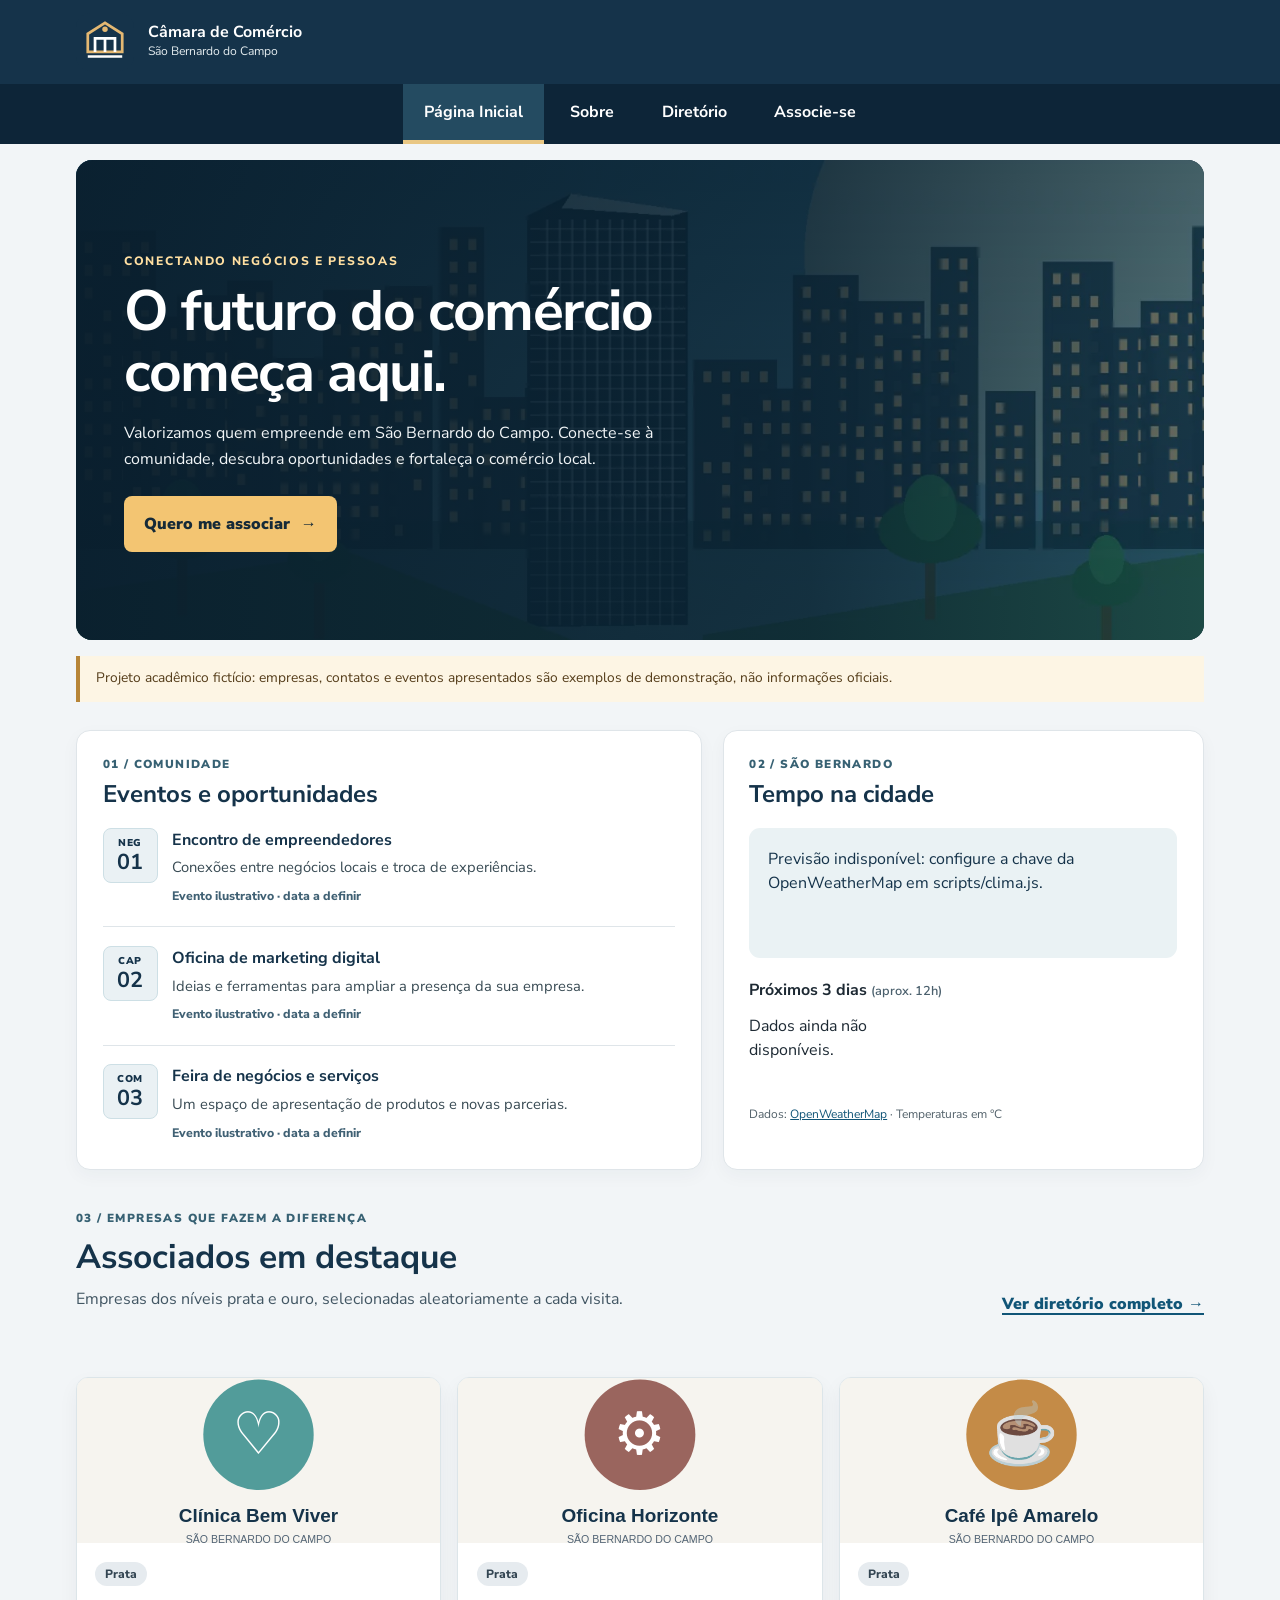
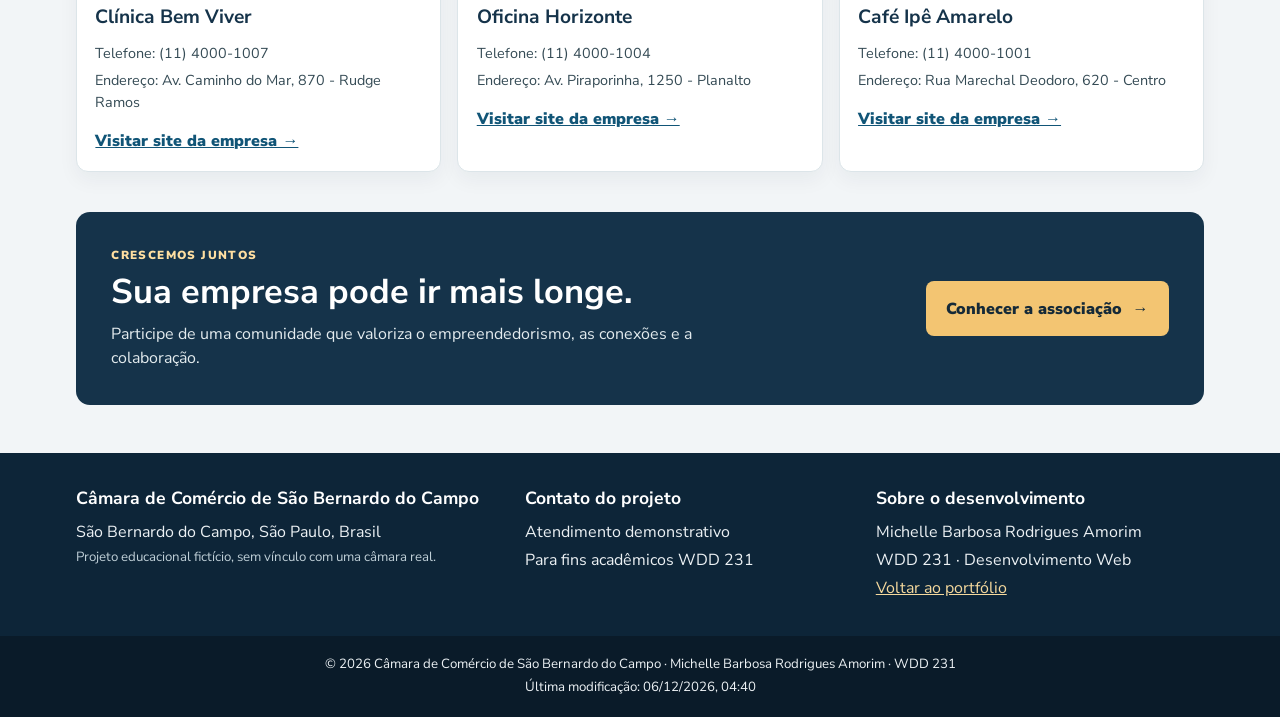
==== camara/index.html @ d7e9170f "fix camara project" ====
<!DOCTYPE html>
<html lang="pt-BR">
<head>
  <meta charset="UTF-8">
  <meta name="viewport" content="width=device-width, initial-scale=1.0">
  <meta name="description" content="Bem-vindo à Câmara de Comércio de São Bernardo do Campo. Descubra eventos, previsão do tempo, empresas em destaque e oportunidades de associação.">
  <meta name="author" content="Michelle Barbosa Rodrigues Amorim">
  <meta name="theme-color" content="#15334a">
  <title>Página Inicial | Câmara de Comércio de São Bernardo do Campo</title>
  <meta property="og:title" content="Câmara de Comércio de São Bernardo do Campo | Página Inicial">
  <meta property="og:description" content="Conheça nossa comunidade empresarial, acompanhe eventos locais e descubra associados em destaque. Projeto acadêmico WDD 231.">
  <meta property="og:image" content="https://michellebrod.github.io/wdd231/camara/imagens/compartilhamento.webp">
  <meta property="og:url" content="https://michellebrod.github.io/wdd231/camara/">
  <meta property="og:type" content="website">
  <meta property="og:locale" content="pt_BR">
  <link rel="icon" href="imagens/favicon.ico" type="image/x-icon">
  <link rel="preconnect" href="https://fonts.googleapis.com">
  <link rel="preconnect" href="https://fonts.gstatic.com" crossorigin>
  <link href="https://fonts.googleapis.com/css2?family=Nunito+Sans:wght@400;600;700;800&display=swap" rel="stylesheet">
  <link rel="stylesheet" href="estilos/normalize.css">
  <link rel="stylesheet" href="estilos/telas-pequenas.css">
  <link rel="stylesheet" href="estilos/telas-grandes.css">
  <script src="scripts/navegacao.js" defer></script>
  <script src="scripts/datas.js" defer></script>
  <script src="scripts/clima.js" defer></script>
  <script src="scripts/destaques.js" defer></script>
</head>
<body>
  <a class="pular" href="#conteudo">Ir para o conteúdo</a>
  <header class="cabecalho">
    <div class="topo">
      <a href="index.html" class="marca" aria-label="Câmara de Comércio de São Bernardo do Campo - página inicial">
        <img src="imagens/logo.svg" alt="" width="58" height="58">
        <div><strong>Câmara de Comércio</strong><span>São Bernardo do Campo</span></div>
      </a>
      <button id="botao-menu" class="botao-menu" type="button" aria-label="Abrir menu de navegação" aria-controls="menu-principal" aria-expanded="false">☰</button>
    </div>
  </header>
  <nav class="navegacao" aria-label="Navegação principal">
    <ul class="menu-principal" id="menu-principal">
      <li><a href="index.html" aria-current="page">Página Inicial</a></li>
      <li><a href="sobre.html">Sobre</a></li>
      <li><a href="diretorio.html">Diretório</a></li>
      <li><a href="associar.html">Associe-se</a></li>
    </ul>
  </nav>

  <main id="conteudo" class="home">
    <section class="hero" aria-labelledby="titulo-home">
      <img class="hero-imagem" src="imagens/sao-bernardo-hero.webp" width="1440" height="650" alt="Ilustração da paisagem urbana de São Bernardo do Campo, com edifícios, árvores e uma torre central" fetchpriority="high">
      <div class="hero-conteudo">
        <span class="hero-chamada">Conectando negócios e pessoas</span>
        <h1 id="titulo-home">O futuro do comércio começa aqui.</h1>
        <p>Valorizamos quem empreende em São Bernardo do Campo. Conecte-se à comunidade, descubra oportunidades e fortaleça o comércio local.</p>
        <a class="botao-cta" href="associar.html">Quero me associar <span aria-hidden="true">→</span></a>
      </div>
    </section>

    <p class="aviso">Projeto acadêmico fictício: empresas, contatos e eventos apresentados são exemplos de demonstração, não informações oficiais.</p>

    <div class="home-grid">
      <section class="home-painel eventos" aria-labelledby="titulo-eventos">
        <div class="secao-topo"><span class="indicador-secao">01 / Comunidade</span><h2 id="titulo-eventos">Eventos e oportunidades</h2></div>
        <div class="evento-lista">
          <article class="evento-item">
            <div class="evento-selo" aria-hidden="true"><span>NEG</span><strong>01</strong></div>
            <div><h3>Encontro de empreendedores</h3><p>Conexões entre negócios locais e troca de experiências.</p><span class="evento-categoria">Evento ilustrativo · data a definir</span></div>
          </article>
          <article class="evento-item">
            <div class="evento-selo" aria-hidden="true"><span>CAP</span><strong>02</strong></div>
            <div><h3>Oficina de marketing digital</h3><p>Ideias e ferramentas para ampliar a presença da sua empresa.</p><span class="evento-categoria">Evento ilustrativo · data a definir</span></div>
          </article>
          <article class="evento-item">
            <div class="evento-selo" aria-hidden="true"><span>COM</span><strong>03</strong></div>
            <div><h3>Feira de negócios e serviços</h3><p>Um espaço de apresentação de produtos e novas parcerias.</p><span class="evento-categoria">Evento ilustrativo · data a definir</span></div>
          </article>
        </div>
      </section>

      <section class="home-painel clima" aria-labelledby="titulo-clima">
        <div class="secao-topo"><span class="indicador-secao">02 / São Bernardo</span><h2 id="titulo-clima">Tempo na cidade</h2></div>
        <div id="clima-atual" class="clima-atual" role="status" aria-live="polite"><p>Configure a chave da OpenWeatherMap para ver a temperatura atual.</p></div>
        <h3 class="clima-subtitulo">Próximos 3 dias <span>(aprox. 12h)</span></h3>
        <div id="previsao-tres-dias" class="previsao" aria-live="polite"><p>Aguardando dados da API.</p></div>
        <p class="fonte-clima">Dados: <a href="https://openweathermap.org/" target="_blank" rel="noopener noreferrer">OpenWeatherMap</a> · Temperaturas em °C</p>
      </section>
    </div>

    <section class="destaques-secao" aria-labelledby="titulo-destaques">
      <div class="destaques-cabecalho"><div><span class="indicador-secao">03 / Empresas que fazem a diferença</span><h2 id="titulo-destaques">Associados em destaque</h2><p>Empresas dos níveis prata e ouro, selecionadas aleatoriamente a cada visita.</p></div><a class="link-diretorio" href="diretorio.html">Ver diretório completo <span aria-hidden="true">→</span></a></div>
      <p id="status-destaques" class="status" role="status" aria-live="polite">Carregando associados em destaque...</p>
      <div id="destaques" class="destaques-grid"></div>
    </section>

    <section class="convite-final" aria-labelledby="titulo-convite">
      <div><span class="indicador-secao">Crescemos juntos</span><h2 id="titulo-convite">Sua empresa pode ir mais longe.</h2><p>Participe de uma comunidade que valoriza o empreendedorismo, as conexões e a colaboração.</p></div>
      <a class="botao-cta" href="associar.html">Conhecer a associação <span aria-hidden="true">→</span></a>
    </section>
  </main>

  <footer class="rodape">
    <div class="rodape-grid">
      <div><h2>Câmara de Comércio de São Bernardo do Campo</h2><p>São Bernardo do Campo, São Paulo, Brasil</p><p class="nota">Projeto educacional fictício, sem vínculo com uma câmara real.</p></div>
      <div><h2>Contato do projeto</h2><p>Atendimento demonstrativo</p><p>Para fins acadêmicos WDD 231</p></div>
      <div><h2>Sobre o desenvolvimento</h2><p>Michelle Barbosa Rodrigues Amorim</p><p>WDD 231 · Desenvolvimento Web</p><p><a href="../index.html">Voltar ao portfólio</a></p></div>
    </div>
    <div class="copyright"><p>© <span id="anoAtual"></span> Câmara de Comércio de São Bernardo do Campo · Michelle Barbosa Rodrigues Amorim · WDD 231</p><p id="ultimaModificacao"></p></div>
  </footer>
</body>
</html>
---- camara/estilos/telas-pequenas.css ----
:root{--azul:#15334a;--azul-escuro:#0d2538;--verde:#1f674e;--dourado:#b78538;--claro:#f2f5f7;--branco:#fff;--texto:#1d2933;--cinza:#dfe5e9;--foco:#b78538}
body{font-family:"Nunito Sans",Arial,sans-serif;color:var(--texto);background:var(--claro);min-width:320px}a:focus-visible,button:focus-visible{outline:3px solid var(--foco);outline-offset:3px}.pular{position:absolute;left:-9999px;top:1rem;background:white;color:var(--texto);padding:.6rem;z-index:99}.pular:focus{left:1rem}.cabecalho{background:var(--azul);color:#fff}.topo{max-width:1160px;margin:auto;display:flex;align-items:center;justify-content:space-between;padding:.8rem 1rem;gap:1rem}.marca{display:flex;align-items:center;gap:.85rem;text-decoration:none;min-width:0;color:var(--branco)}.marca img{width:58px;height:58px}.marca strong{display:block;font-size:1rem;line-height:1.2}.marca span{display:block;font-size:.76rem;color:#e3ebee}.botao-menu{border:1px solid #9fb8c6;color:white;background:transparent;border-radius:7px;padding:.4rem .75rem;font-size:1.55rem;line-height:1}.navegacao{background:var(--azul-escuro);color:var(--branco)}.menu-principal{list-style:none;display:none;flex-direction:column;max-width:1160px;margin:auto}.menu-principal.abrir{display:flex}.menu-principal a{display:block;text-decoration:none;color:#fff;padding:.85rem 1rem;font-weight:700;border-left:4px solid transparent}.menu-principal a:hover,.menu-principal a:focus-visible{background:#2a5064}.menu-principal a[aria-current="page"]{border-left-color:#e9c784;background:#244b61}main{max-width:1160px;margin:0 auto;padding:2rem 1rem 3rem}.intro{background:var(--azul);color:#fff;padding:1.7rem;border-radius:14px;margin-bottom:1.5rem;position:relative;overflow:hidden}.intro::after{content:"";position:absolute;right:-35px;top:-55px;width:170px;height:170px;border:18px solid #e4b872;opacity:.15;border-radius:50%;pointer-events:none}.eyebrow{font-size:.85rem;text-transform:uppercase;letter-spacing:.12em;color:#f0d39a;font-weight:800}.intro h1{font-size:clamp(1.9rem,5vw,2.9rem);line-height:1.2;max-width:650px;margin:.4rem 0 .7rem}.intro p:last-child{max-width:650px;margin:0;color:#e3ebee}.aviso{font-size:.86rem;background:#fdf5e4;color:#543c19;border-left:4px solid var(--dourado);padding:.8rem 1rem;margin:1rem 0 1.5rem}.barra{display:flex;flex-wrap:wrap;justify-content:space-between;align-items:center;gap:1rem;margin:1.8rem 0 1.2rem}.barra h2{margin:0;font-size:1.4rem}.alternancia{display:flex;gap:.45rem}.alternancia button{background:#fff;color:var(--azul);border:2px solid #afc0ca;border-radius:7px;padding:.5rem .9rem;font-weight:800}.alternancia button[aria-pressed="true"]{background:var(--azul);color:#fff;border-color:var(--azul)}.membros{display:grid;grid-template-columns:1fr;gap:1rem}.cartao{background:#fff;border:1px solid var(--cinza);border-radius:12px;overflow:hidden;box-shadow:0 5px 19px #182b3812;min-width:0}.cartao img{width:100%;height:172px;object-fit:cover;background:#eee}.cartao-conteudo{padding:1.1rem}.cartao h3{font-size:1.16rem;margin:0 0 .35rem;color:var(--azul)}.segmento{font-size:.84rem;font-weight:800;color:#466475;margin-bottom:.7rem}.nivel{display:inline-block;padding:.2rem .6rem;border-radius:99px;background:#e8edf0;color:#243c4a;font-size:.75rem;font-weight:800;margin-bottom:.8rem}.nivel-3{background:#fbefce;color:#62400d}.nivel-2{background:#e6ebef;color:#334552}.cartao p{margin-bottom:.55rem}.cartao .descricao{font-size:.9rem;color:#4e5c66}.cartao a{color:#115577;font-weight:800;overflow-wrap:anywhere}.membros.lista{display:flex;flex-direction:column;gap:0;background:white;border:1px solid var(--cinza);border-radius:12px;overflow:hidden}.membros.lista .cartao{box-shadow:none;border:0;border-radius:0}.membros.lista .cartao:nth-child(even){background:#f0f4f6}.membros.lista .cartao+.cartao{border-top:1px solid #d1dce2}.membros.lista .cartao img{display:none}.membros.lista .cartao-conteudo{display:grid;gap:.35rem;padding:.85rem 1rem}.membros.lista .cartao-conteudo>*{margin:0}.membros.lista .descricao{display:none}.status{min-height:1.5rem;color:#3c5361}.rodape{background:var(--azul-escuro);color:#fff}.rodape-grid{max-width:1160px;margin:auto;padding:2rem 1rem;display:grid;gap:1.4rem}.rodape h2{font-size:1.1rem;margin:0 0 .5rem}.rodape p{margin:.25rem 0;color:#ecf1f4}.rodape a{color:#f5d99d}.rodape .nota{font-size:.83rem;color:#bfcfd7}.copyright{background:#0a1b29;padding:1rem;text-align:center;font-size:.83rem;color:#e3ebee}.copyright p{margin:.2rem 0}@media (prefers-reduced-motion:reduce){*,*::before,*::after{scroll-behavior:auto!important;animation:none!important;transition:none!important}}


/* ===== S03: página inicial (mobile first) ===== */
.home{padding-top:1rem}
.hero{position:relative;isolation:isolate;border-radius:16px;overflow:hidden;min-height:460px;background:var(--azul-escuro);display:flex;align-items:flex-end}
.hero-imagem{position:absolute;inset:0;width:100%;height:100%;object-fit:cover;z-index:-2}
.hero::before{content:"";position:absolute;inset:0;background:linear-gradient(90deg,rgba(9,30,45,.96),rgba(9,30,45,.74) 65%,rgba(9,30,45,.28));z-index:-1}
.hero-conteudo{color:var(--branco);max-width:670px;padding:2rem 1.4rem 2.3rem}
.hero-chamada{font-size:.76rem;text-transform:uppercase;letter-spacing:.14em;font-weight:800;color:#ffdfa1}
.hero h1{font-size:clamp(2.05rem,7.5vw,3.55rem);line-height:1.07;letter-spacing:-.025em;margin:.65rem 0 1rem}
.hero p{max-width:530px;line-height:1.65;color:#f1f5f7;margin-bottom:1.5rem}
.botao-cta{display:inline-flex;align-items:center;justify-content:center;gap:.65rem;background:#f3c572;color:#152a38;text-decoration:none;font-weight:900;padding:.85rem 1.15rem;border-radius:8px;min-height:48px;border:2px solid transparent}
.botao-cta:hover{background:#ffe1aa;color:#152a38}
.home-grid{display:grid;gap:1.3rem;margin:1.75rem 0 2.5rem}
.home-painel{background:var(--branco);border:1px solid var(--cinza);border-radius:14px;padding:1.35rem;box-shadow:0 6px 18px #17394b0a;min-width:0}
.indicador-secao{display:block;color:#376173;text-transform:uppercase;letter-spacing:.12em;font-size:.73rem;font-weight:900}
.secao-topo h2{font-size:1.5rem;color:var(--azul);margin:.35rem 0 1.2rem;line-height:1.2}
.evento-lista{display:grid;gap:1.2rem}
.evento-item{display:grid;grid-template-columns:55px minmax(0,1fr);gap:.9rem;align-items:start}
.evento-item + .evento-item{border-top:1px solid var(--cinza);padding-top:1.15rem}
.evento-selo{background:#eaf1f4;border:1px solid #cddfe5;border-radius:8px;color:var(--azul);text-align:center;padding:.45rem .1rem}
.evento-selo span{display:block;font-size:.62rem;font-weight:900;letter-spacing:.08em}
.evento-selo strong{display:block;font-size:1.35rem;line-height:1.1}
.evento-item h3{font-size:1rem;color:var(--azul);margin:0 0 .3rem}
.evento-item p{font-size:.92rem;line-height:1.5;margin:0 0 .3rem;color:#394b54}
.evento-categoria{font-size:.77rem;font-weight:800;color:#406174}
.clima-atual{min-height:130px;border-radius:11px;padding:1.2rem;background:#eaf2f4;color:var(--azul)}
.tempo-flex{display:flex;gap:1rem;align-items:center;flex-wrap:wrap}
.tempo-flex img{width:72px;height:72px;object-fit:contain}
.tempo-flex strong{font-size:2.7rem;line-height:1;display:block}
.tempo-flex p{margin:.4rem 0 0;text-transform:capitalize;font-weight:700}
.clima-subtitulo{font-size:1rem;margin:1.25rem 0 .75rem}
.clima-subtitulo span{font-size:.8rem;color:#4b606d;font-weight:600}
.previsao{display:grid;grid-template-columns:repeat(3,minmax(0,1fr));gap:.5rem;min-height:75px}
.dia-previsao{padding:.75rem .4rem;text-align:center;background:#f2f5f7;border-radius:9px;color:var(--azul)}
.dia-previsao span{display:block;font-size:.78rem;font-weight:800}
.dia-previsao strong{font-size:1.22rem;display:block;margin:.3rem 0}
.dia-previsao small{font-size:.73rem;display:block}
.fonte-clima{font-size:.75rem;margin:1rem 0 0;color:#52616a}
.fonte-clima a{color:#115577}
.destaques-secao{margin:2.5rem 0}
.destaques-cabecalho{display:flex;flex-direction:column;align-items:flex-start;gap:1rem;margin-bottom:1.3rem}
.destaques-cabecalho h2{font-size:clamp(1.65rem,5vw,2.1rem);color:var(--azul);margin:.25rem 0}
.destaques-cabecalho p{margin:.3rem 0;color:#425663}
.link-diretorio{color:#115577;font-weight:900;text-decoration-thickness:2px;text-underline-offset:4px}
.destaques-grid{display:grid;gap:1rem}
.destaque-cartao{background:var(--branco);border:1px solid #dce5e9;border-radius:12px;overflow:hidden;box-shadow:0 8px 20px #0f283a0d;min-width:0}
.destaque-cartao img{display:block;width:100%;height:165px;object-fit:cover;background:#e9f0f3}
.destaque-corpo{padding:1.15rem}
.destaque-corpo h3{font-size:1.2rem;color:var(--azul);margin:.25rem 0 .7rem}
.destaque-corpo p{line-height:1.5;color:#354b55;margin:.35rem 0;font-size:.9rem;overflow-wrap:anywhere}
.destaque-corpo a{display:inline-block;color:#115577;font-weight:900;margin-top:.6rem;overflow-wrap:anywhere}
.convite-final{display:flex;flex-direction:column;align-items:flex-start;gap:1.3rem;background:var(--azul);color:var(--branco);border-radius:14px;padding:1.8rem;margin-top:2.5rem}
.convite-final .indicador-secao{color:#ffdfa1}
.convite-final h2{font-size:clamp(1.55rem,5vw,2.15rem);line-height:1.2;margin:.4rem 0 .6rem}
.convite-final p{color:#e3ebee;line-height:1.5;margin:0}
---- camara/estilos/telas-grandes.css ----
/* S02 - layouts existentes */
@media (min-width: 38rem) {
    .membros { grid-template-columns: repeat(2, minmax(0, 1fr)); }
    .rodape-grid { grid-template-columns: 1.3fr 1fr 1fr; }
    .membros.lista .cartao-conteudo { grid-template-columns: repeat(2, minmax(0, 1fr)); align-items: center; }
    .membros.lista .cartao .nivel { justify-self: start; }
    .membros.lista .cartao .segmento { display: none; }
    /* S03: cards começam com duas colunas no tablet */
    .destaques-grid { grid-template-columns: repeat(2, minmax(0, 1fr)); }
}
@media (min-width: 48rem) {
    .botao-menu { display: none; }
    .menu-principal { display: flex; flex-direction: row; justify-content: center; gap: .35rem; }
    .menu-principal a { padding: 1rem 1.3rem; border-left: 0; border-bottom: 4px solid transparent; }
    .menu-principal a[aria-current="page"] { border-bottom-color: #e9c784; border-left: 0; }
    .intro { padding: 2.6rem; }
    .membros { grid-template-columns: repeat(3, minmax(0, 1fr)); }
    .barra h2 { font-size: 1.6rem; }
    /* S03: alterações responsivas da home */
    .hero { min-height: 480px; align-items: center; }
    .hero-conteudo { padding: 3rem; }
    .home-grid { grid-template-columns: minmax(0, 1.3fr) minmax(0, 1fr); }
    .home-painel { padding: 1.6rem; }
    .destaques-cabecalho { flex-direction: row; justify-content: space-between; align-items: end; }
    .destaques-grid { grid-template-columns: repeat(3, minmax(0, 1fr)); }
    .convite-final { flex-direction: row; align-items: center; justify-content: space-between; padding: 2.2rem; }
    .convite-final > div { max-width: 650px; }
    .convite-final .botao-cta { flex-shrink: 0; }
}
@media (min-width: 70rem) {
    .membros { gap: 1.25rem; }
    .cartao img { height: 184px; }
    .membros.lista .cartao-conteudo { grid-template-columns: minmax(160px, 1.2fr) minmax(100px, .8fr) minmax(160px, 1.4fr) minmax(110px, 1fr); }
}
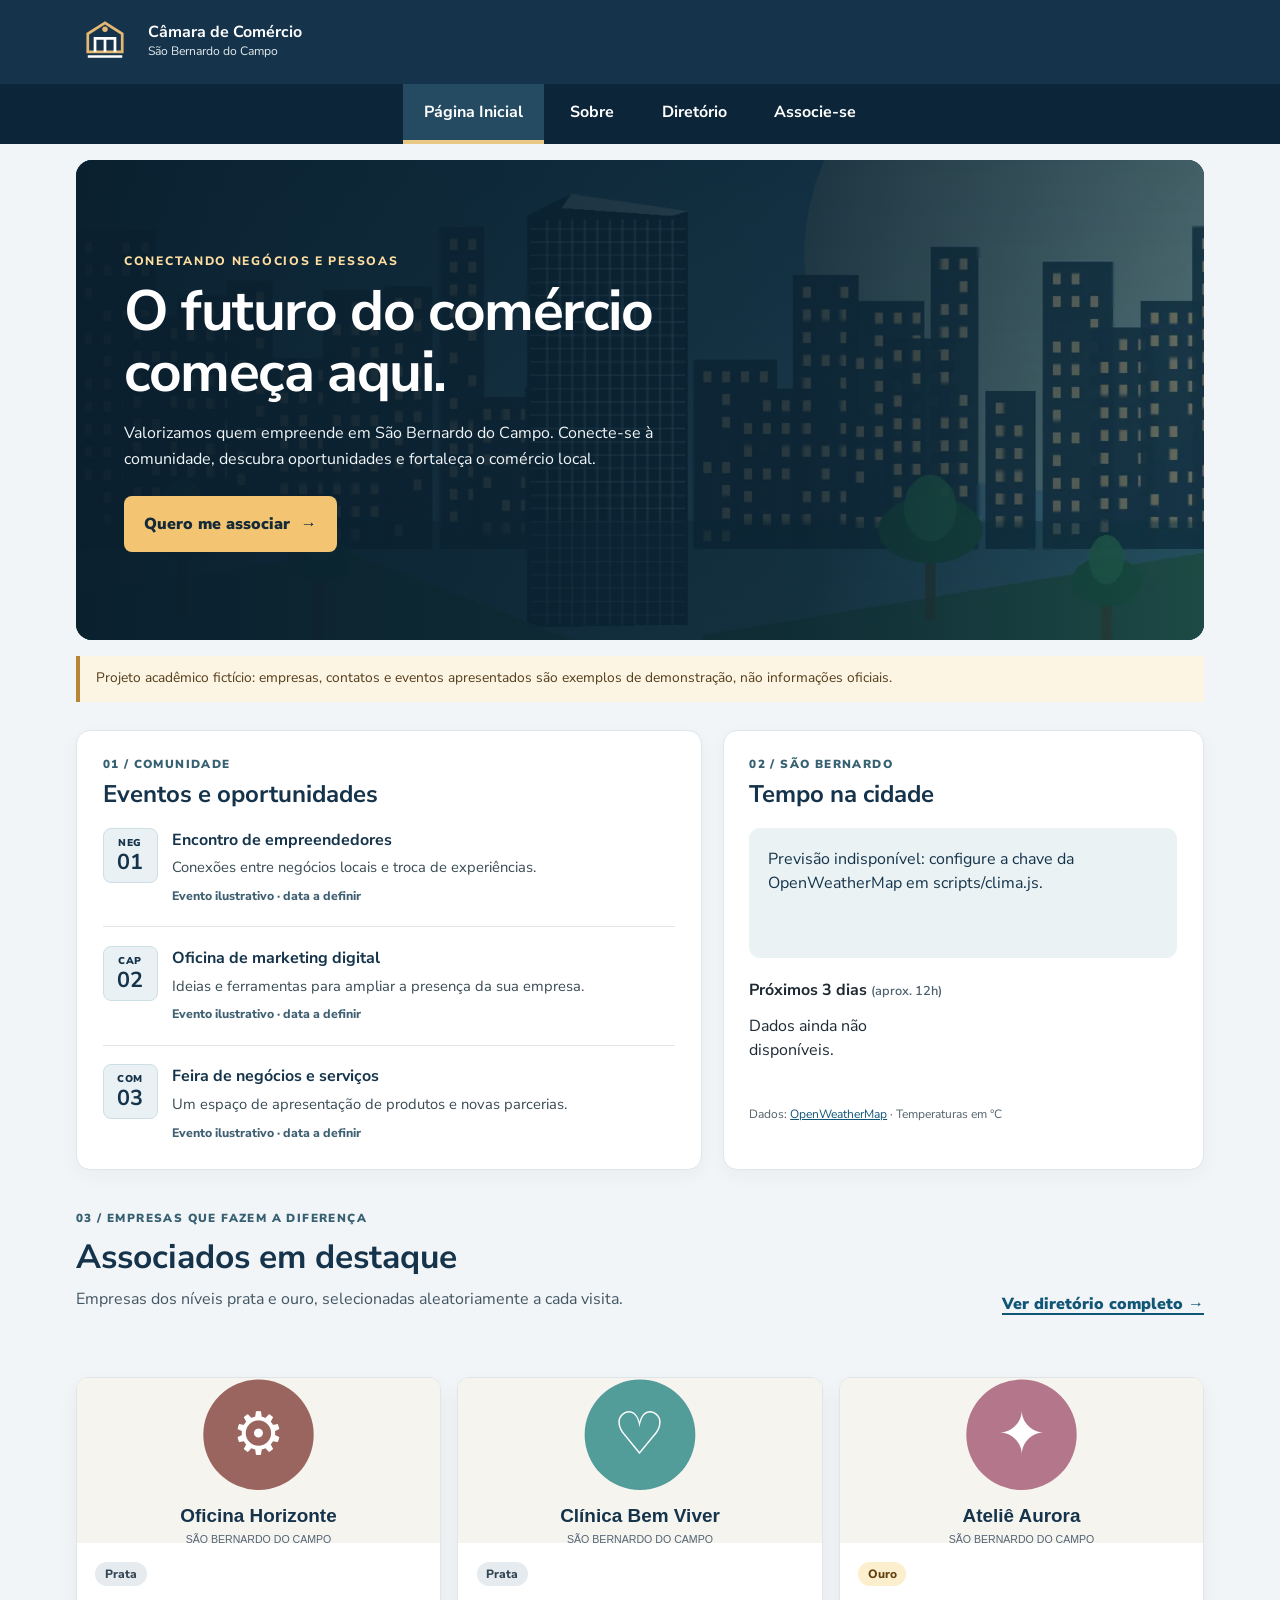
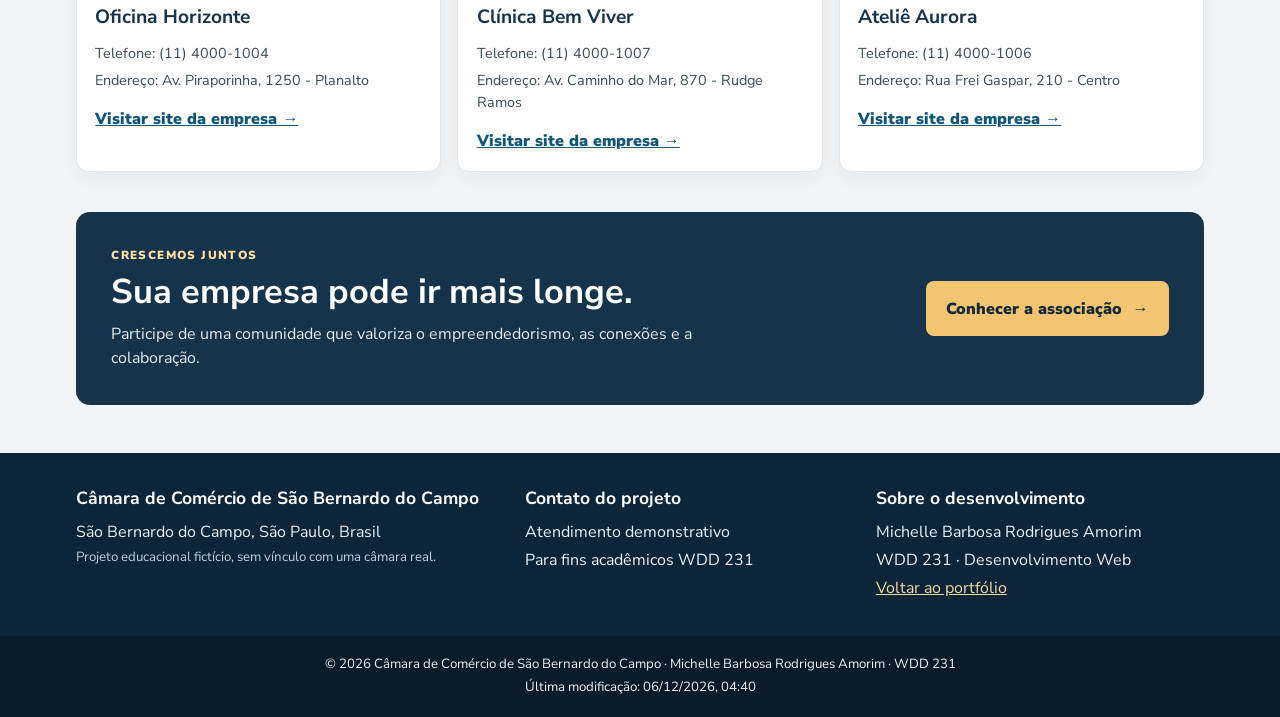
==== commit 3c098b85: "Correção contraste WCAG AA" ====
--- a/camara/index.html
+++ b/camara/index.html
@@ -3,7 +3,7 @@
 <head>
   <meta charset="UTF-8">
   <meta name="viewport" content="width=device-width, initial-scale=1.0">
-  <meta name="description" content="Bem-vindo à Câmara de Comércio de São Bernardo do Campo. Descubra eventos, previsão do tempo, empresas em destaque e oportunidades de associação.">
+  <meta name="description" content="Bem-vindo à Câmara de Comércio de São Bernardo do Campo.">
   <meta name="author" content="Michelle Barbosa Rodrigues Amorim">
   <meta name="theme-color" content="#15334a">
   <title>Página Inicial | Câmara de Comércio de São Bernardo do Campo</title>
--- a/camara/estilos/telas-pequenas.css
+++ b/camara/estilos/telas-pequenas.css
@@ -1,58 +1,761 @@
-:root{--azul:#15334a;--azul-escuro:#0d2538;--verde:#1f674e;--dourado:#b78538;--claro:#f2f5f7;--branco:#fff;--texto:#1d2933;--cinza:#dfe5e9;--foco:#b78538}
-body{font-family:"Nunito Sans",Arial,sans-serif;color:var(--texto);background:var(--claro);min-width:320px}a:focus-visible,button:focus-visible{outline:3px solid var(--foco);outline-offset:3px}.pular{position:absolute;left:-9999px;top:1rem;background:white;color:var(--texto);padding:.6rem;z-index:99}.pular:focus{left:1rem}.cabecalho{background:var(--azul);color:#fff}.topo{max-width:1160px;margin:auto;display:flex;align-items:center;justify-content:space-between;padding:.8rem 1rem;gap:1rem}.marca{display:flex;align-items:center;gap:.85rem;text-decoration:none;min-width:0;color:var(--branco)}.marca img{width:58px;height:58px}.marca strong{display:block;font-size:1rem;line-height:1.2}.marca span{display:block;font-size:.76rem;color:#e3ebee}.botao-menu{border:1px solid #9fb8c6;color:white;background:transparent;border-radius:7px;padding:.4rem .75rem;font-size:1.55rem;line-height:1}.navegacao{background:var(--azul-escuro);color:var(--branco)}.menu-principal{list-style:none;display:none;flex-direction:column;max-width:1160px;margin:auto}.menu-principal.abrir{display:flex}.menu-principal a{display:block;text-decoration:none;color:#fff;padding:.85rem 1rem;font-weight:700;border-left:4px solid transparent}.menu-principal a:hover,.menu-principal a:focus-visible{background:#2a5064}.menu-principal a[aria-current="page"]{border-left-color:#e9c784;background:#244b61}main{max-width:1160px;margin:0 auto;padding:2rem 1rem 3rem}.intro{background:var(--azul);color:#fff;padding:1.7rem;border-radius:14px;margin-bottom:1.5rem;position:relative;overflow:hidden}.intro::after{content:"";position:absolute;right:-35px;top:-55px;width:170px;height:170px;border:18px solid #e4b872;opacity:.15;border-radius:50%;pointer-events:none}.eyebrow{font-size:.85rem;text-transform:uppercase;letter-spacing:.12em;color:#f0d39a;font-weight:800}.intro h1{font-size:clamp(1.9rem,5vw,2.9rem);line-height:1.2;max-width:650px;margin:.4rem 0 .7rem}.intro p:last-child{max-width:650px;margin:0;color:#e3ebee}.aviso{font-size:.86rem;background:#fdf5e4;color:#543c19;border-left:4px solid var(--dourado);padding:.8rem 1rem;margin:1rem 0 1.5rem}.barra{display:flex;flex-wrap:wrap;justify-content:space-between;align-items:center;gap:1rem;margin:1.8rem 0 1.2rem}.barra h2{margin:0;font-size:1.4rem}.alternancia{display:flex;gap:.45rem}.alternancia button{background:#fff;color:var(--azul);border:2px solid #afc0ca;border-radius:7px;padding:.5rem .9rem;font-weight:800}.alternancia button[aria-pressed="true"]{background:var(--azul);color:#fff;border-color:var(--azul)}.membros{display:grid;grid-template-columns:1fr;gap:1rem}.cartao{background:#fff;border:1px solid var(--cinza);border-radius:12px;overflow:hidden;box-shadow:0 5px 19px #182b3812;min-width:0}.cartao img{width:100%;height:172px;object-fit:cover;background:#eee}.cartao-conteudo{padding:1.1rem}.cartao h3{font-size:1.16rem;margin:0 0 .35rem;color:var(--azul)}.segmento{font-size:.84rem;font-weight:800;color:#466475;margin-bottom:.7rem}.nivel{display:inline-block;padding:.2rem .6rem;border-radius:99px;background:#e8edf0;color:#243c4a;font-size:.75rem;font-weight:800;margin-bottom:.8rem}.nivel-3{background:#fbefce;color:#62400d}.nivel-2{background:#e6ebef;color:#334552}.cartao p{margin-bottom:.55rem}.cartao .descricao{font-size:.9rem;color:#4e5c66}.cartao a{color:#115577;font-weight:800;overflow-wrap:anywhere}.membros.lista{display:flex;flex-direction:column;gap:0;background:white;border:1px solid var(--cinza);border-radius:12px;overflow:hidden}.membros.lista .cartao{box-shadow:none;border:0;border-radius:0}.membros.lista .cartao:nth-child(even){background:#f0f4f6}.membros.lista .cartao+.cartao{border-top:1px solid #d1dce2}.membros.lista .cartao img{display:none}.membros.lista .cartao-conteudo{display:grid;gap:.35rem;padding:.85rem 1rem}.membros.lista .cartao-conteudo>*{margin:0}.membros.lista .descricao{display:none}.status{min-height:1.5rem;color:#3c5361}.rodape{background:var(--azul-escuro);color:#fff}.rodape-grid{max-width:1160px;margin:auto;padding:2rem 1rem;display:grid;gap:1.4rem}.rodape h2{font-size:1.1rem;margin:0 0 .5rem}.rodape p{margin:.25rem 0;color:#ecf1f4}.rodape a{color:#f5d99d}.rodape .nota{font-size:.83rem;color:#bfcfd7}.copyright{background:#0a1b29;padding:1rem;text-align:center;font-size:.83rem;color:#e3ebee}.copyright p{margin:.2rem 0}@media (prefers-reduced-motion:reduce){*,*::before,*::after{scroll-behavior:auto!important;animation:none!important;transition:none!important}}
-
-
-/* ===== S03: página inicial (mobile first) ===== */
-.home{padding-top:1rem}
-.hero{position:relative;isolation:isolate;border-radius:16px;overflow:hidden;min-height:460px;background:var(--azul-escuro);display:flex;align-items:flex-end}
-.hero-imagem{position:absolute;inset:0;width:100%;height:100%;object-fit:cover;z-index:-2}
-.hero::before{content:"";position:absolute;inset:0;background:linear-gradient(90deg,rgba(9,30,45,.96),rgba(9,30,45,.74) 65%,rgba(9,30,45,.28));z-index:-1}
-.hero-conteudo{color:var(--branco);max-width:670px;padding:2rem 1.4rem 2.3rem}
-.hero-chamada{font-size:.76rem;text-transform:uppercase;letter-spacing:.14em;font-weight:800;color:#ffdfa1}
-.hero h1{font-size:clamp(2.05rem,7.5vw,3.55rem);line-height:1.07;letter-spacing:-.025em;margin:.65rem 0 1rem}
-.hero p{max-width:530px;line-height:1.65;color:#f1f5f7;margin-bottom:1.5rem}
-.botao-cta{display:inline-flex;align-items:center;justify-content:center;gap:.65rem;background:#f3c572;color:#152a38;text-decoration:none;font-weight:900;padding:.85rem 1.15rem;border-radius:8px;min-height:48px;border:2px solid transparent}
-.botao-cta:hover{background:#ffe1aa;color:#152a38}
-.home-grid{display:grid;gap:1.3rem;margin:1.75rem 0 2.5rem}
-.home-painel{background:var(--branco);border:1px solid var(--cinza);border-radius:14px;padding:1.35rem;box-shadow:0 6px 18px #17394b0a;min-width:0}
-.indicador-secao{display:block;color:#376173;text-transform:uppercase;letter-spacing:.12em;font-size:.73rem;font-weight:900}
-.secao-topo h2{font-size:1.5rem;color:var(--azul);margin:.35rem 0 1.2rem;line-height:1.2}
-.evento-lista{display:grid;gap:1.2rem}
-.evento-item{display:grid;grid-template-columns:55px minmax(0,1fr);gap:.9rem;align-items:start}
-.evento-item + .evento-item{border-top:1px solid var(--cinza);padding-top:1.15rem}
-.evento-selo{background:#eaf1f4;border:1px solid #cddfe5;border-radius:8px;color:var(--azul);text-align:center;padding:.45rem .1rem}
-.evento-selo span{display:block;font-size:.62rem;font-weight:900;letter-spacing:.08em}
-.evento-selo strong{display:block;font-size:1.35rem;line-height:1.1}
-.evento-item h3{font-size:1rem;color:var(--azul);margin:0 0 .3rem}
-.evento-item p{font-size:.92rem;line-height:1.5;margin:0 0 .3rem;color:#394b54}
-.evento-categoria{font-size:.77rem;font-weight:800;color:#406174}
-.clima-atual{min-height:130px;border-radius:11px;padding:1.2rem;background:#eaf2f4;color:var(--azul)}
-.tempo-flex{display:flex;gap:1rem;align-items:center;flex-wrap:wrap}
-.tempo-flex img{width:72px;height:72px;object-fit:contain}
-.tempo-flex strong{font-size:2.7rem;line-height:1;display:block}
-.tempo-flex p{margin:.4rem 0 0;text-transform:capitalize;font-weight:700}
-.clima-subtitulo{font-size:1rem;margin:1.25rem 0 .75rem}
-.clima-subtitulo span{font-size:.8rem;color:#4b606d;font-weight:600}
-.previsao{display:grid;grid-template-columns:repeat(3,minmax(0,1fr));gap:.5rem;min-height:75px}
-.dia-previsao{padding:.75rem .4rem;text-align:center;background:#f2f5f7;border-radius:9px;color:var(--azul)}
-.dia-previsao span{display:block;font-size:.78rem;font-weight:800}
-.dia-previsao strong{font-size:1.22rem;display:block;margin:.3rem 0}
-.dia-previsao small{font-size:.73rem;display:block}
-.fonte-clima{font-size:.75rem;margin:1rem 0 0;color:#52616a}
-.fonte-clima a{color:#115577}
-.destaques-secao{margin:2.5rem 0}
-.destaques-cabecalho{display:flex;flex-direction:column;align-items:flex-start;gap:1rem;margin-bottom:1.3rem}
-.destaques-cabecalho h2{font-size:clamp(1.65rem,5vw,2.1rem);color:var(--azul);margin:.25rem 0}
-.destaques-cabecalho p{margin:.3rem 0;color:#425663}
-.link-diretorio{color:#115577;font-weight:900;text-decoration-thickness:2px;text-underline-offset:4px}
-.destaques-grid{display:grid;gap:1rem}
-.destaque-cartao{background:var(--branco);border:1px solid #dce5e9;border-radius:12px;overflow:hidden;box-shadow:0 8px 20px #0f283a0d;min-width:0}
-.destaque-cartao img{display:block;width:100%;height:165px;object-fit:cover;background:#e9f0f3}
-.destaque-corpo{padding:1.15rem}
-.destaque-corpo h3{font-size:1.2rem;color:var(--azul);margin:.25rem 0 .7rem}
-.destaque-corpo p{line-height:1.5;color:#354b55;margin:.35rem 0;font-size:.9rem;overflow-wrap:anywhere}
-.destaque-corpo a{display:inline-block;color:#115577;font-weight:900;margin-top:.6rem;overflow-wrap:anywhere}
-.convite-final{display:flex;flex-direction:column;align-items:flex-start;gap:1.3rem;background:var(--azul);color:var(--branco);border-radius:14px;padding:1.8rem;margin-top:2.5rem}
-.convite-final .indicador-secao{color:#ffdfa1}
-.convite-final h2{font-size:clamp(1.55rem,5vw,2.15rem);line-height:1.2;margin:.4rem 0 .6rem}
-.convite-final p{color:#e3ebee;line-height:1.5;margin:0}
+:root {
+    --azul: #15334a;
+    --azul-escuro: #0d2538;
+    --verde: #1f674e;
+    --dourado: #b78538;
+    --claro: #f2f5f7;
+    --branco: #ffffff;
+    --texto: #1d2933;
+    --cinza: #dfe5e9;
+    --foco: #b78538;
+}
+
+body {
+    font-family: "Nunito Sans", Arial, sans-serif;
+    color: var(--texto);
+    background-color: var(--claro);
+    min-width: 320px;
+}
+
+a:focus-visible,
+button:focus-visible {
+    outline: 3px solid var(--foco);
+    outline-offset: 3px;
+}
+
+.pular {
+    position: absolute;
+    left: -9999px;
+    top: 1rem;
+    background-color: var(--branco);
+    color: var(--texto);
+    padding: .6rem;
+    z-index: 99;
+}
+
+.pular:focus {
+    left: 1rem;
+}
+
+.cabecalho {
+    background-color: var(--azul);
+    color: var(--branco);
+}
+
+.topo {
+    max-width: 1160px;
+    margin: auto;
+    display: flex;
+    align-items: center;
+    justify-content: space-between;
+    padding: .8rem 1rem;
+    gap: 1rem;
+}
+
+.marca {
+    display: flex;
+    align-items: center;
+    gap: .85rem;
+    text-decoration: none;
+    color: var(--branco);
+    min-width: 0;
+}
+
+.marca img {
+    width: 58px;
+    height: 58px;
+}
+
+.marca strong {
+    display: block;
+    font-size: 1rem;
+    line-height: 1.2;
+}
+
+.marca span {
+    display: block;
+    font-size: .76rem;
+    color: #e3ebee;
+}
+
+.botao-menu {
+    border: 1px solid #9fb8c6;
+    color: var(--branco);
+    background-color: transparent;
+    border-radius: 7px;
+    padding: .4rem .75rem;
+    font-size: 1.55rem;
+    line-height: 1;
+    min-width: 44px;
+    min-height: 44px;
+}
+
+nav.navegacao {
+    background-color: var(--azul-escuro);
+    color: var(--branco);
+}
+
+.menu-principal {
+    list-style: none;
+    display: none;
+    flex-direction: column;
+    max-width: 1160px;
+    margin: auto;
+}
+
+.menu-principal.abrir {
+    display: flex;
+}
+
+.menu-principal a {
+    display: block;
+    text-decoration: none;
+    color: var(--branco);
+    padding: .85rem 1rem;
+    font-weight: 700;
+    border-left: 4px solid transparent;
+}
+
+.menu-principal a:hover,
+.menu-principal a:focus-visible {
+    background-color: #2a5064;
+    color: var(--branco);
+}
+
+.menu-principal a[aria-current="page"] {
+    border-left-color: #e9c784;
+    background-color: #244b61;
+    color: var(--branco);
+}
+
+main {
+    max-width: 1160px;
+    margin: 0 auto;
+    padding: 2rem 1rem 3rem;
+}
+
+.intro {
+    background-color: var(--azul);
+    color: var(--branco);
+    padding: 1.7rem;
+    border-radius: 14px;
+    margin-bottom: 1.5rem;
+    position: relative;
+    overflow: hidden;
+}
+
+.intro::after {
+    content: "";
+    position: absolute;
+    right: -35px;
+    top: -55px;
+    width: 170px;
+    height: 170px;
+    border: 18px solid #e4b872;
+    opacity: .15;
+    border-radius: 50%;
+    pointer-events: none;
+}
+
+.eyebrow {
+    font-size: .85rem;
+    text-transform: uppercase;
+    letter-spacing: .12em;
+    color: #f0d39a;
+    font-weight: 800;
+}
+
+.intro h1 {
+    font-size: clamp(1.9rem, 5vw, 2.9rem);
+    line-height: 1.2;
+    max-width: 650px;
+    margin: .4rem 0 .7rem;
+}
+
+.intro p:last-child {
+    max-width: 650px;
+    margin: 0;
+    color: #e3ebee;
+}
+
+.aviso {
+    font-size: .86rem;
+    background-color: #fdf5e4;
+    color: #543c19;
+    border-left: 4px solid var(--dourado);
+    padding: .8rem 1rem;
+    margin: 1rem 0 1.5rem;
+}
+
+.barra {
+    display: flex;
+    flex-wrap: wrap;
+    justify-content: space-between;
+    align-items: center;
+    gap: 1rem;
+    margin: 1.8rem 0 1.2rem;
+}
+
+.barra h2 {
+    margin: 0;
+    font-size: 1.4rem;
+}
+
+.alternancia {
+    display: flex;
+    gap: .45rem;
+}
+
+.alternancia button {
+    background-color: var(--branco);
+    color: var(--azul);
+    border: 2px solid #afc0ca;
+    border-radius: 7px;
+    padding: .5rem .9rem;
+    font-weight: 800;
+}
+
+.alternancia button[aria-pressed="true"] {
+    background-color: var(--azul);
+    color: var(--branco);
+    border-color: var(--azul);
+}
+
+.membros,
+.destaques-grid {
+    display: grid;
+    grid-template-columns: 1fr;
+    gap: 1rem;
+}
+
+.cartao,
+.destaque-cartao {
+    background-color: var(--branco);
+    border: 1px solid var(--cinza);
+    border-radius: 12px;
+    overflow: hidden;
+    min-width: 0;
+}
+
+.cartao {
+    box-shadow: 0 5px 19px #182b3812;
+}
+
+.cartao img {
+    width: 100%;
+    height: 172px;
+    object-fit: cover;
+    background-color: #eeeeee;
+}
+
+.cartao-conteudo {
+    padding: 1.1rem;
+}
+
+.cartao h3 {
+    font-size: 1.16rem;
+    margin: 0 0 .35rem;
+    color: var(--azul);
+}
+
+.segmento {
+    font-size: .84rem;
+    font-weight: 800;
+    color: #466475;
+    margin-bottom: .7rem;
+}
+
+.nivel {
+    display: inline-block;
+    padding: .2rem .6rem;
+    border-radius: 99px;
+    background-color: #e8edf0;
+    color: #243c4a;
+    font-size: .75rem;
+    font-weight: 800;
+    margin-bottom: .8rem;
+}
+
+.nivel-3 {
+    background-color: #fbefce;
+    color: #62400d;
+}
+
+.nivel-2 {
+    background-color: #e6ebef;
+    color: #334552;
+}
+
+.cartao p {
+    margin-bottom: .55rem;
+}
+
+.cartao .descricao {
+    font-size: .9rem;
+    color: #4e5c66;
+}
+
+.cartao a {
+    color: #115577;
+    font-weight: 800;
+    overflow-wrap: anywhere;
+}
+
+.membros.lista {
+    display: flex;
+    flex-direction: column;
+    gap: 0;
+    background-color: var(--branco);
+    border: 1px solid var(--cinza);
+    border-radius: 12px;
+    overflow: hidden;
+}
+
+.membros.lista .cartao {
+    box-shadow: none;
+    border: 0;
+    border-radius: 0;
+}
+
+.membros.lista .cartao:nth-child(even) {
+    background-color: #f0f4f6;
+}
+
+.membros.lista .cartao + .cartao {
+    border-top: 1px solid #d1dce2;
+}
+
+.membros.lista .cartao img {
+    display: none;
+}
+
+.membros.lista .cartao-conteudo {
+    display: grid;
+    gap: .35rem;
+    padding: .85rem 1rem;
+}
+
+.membros.lista .cartao-conteudo > * {
+    margin: 0;
+}
+
+.membros.lista .descricao {
+    display: none;
+}
+
+.status {
+    min-height: 1.5rem;
+    color: #3c5361;
+}
+
+.home {
+    padding-top: 1rem;
+}
+
+.hero {
+    position: relative;
+    isolation: isolate;
+    border-radius: 16px;
+    overflow: hidden;
+    min-height: 460px;
+    background-color: var(--azul-escuro);
+    color: var(--branco);
+    display: flex;
+    align-items: flex-end;
+}
+
+.hero-imagem {
+    position: absolute;
+    inset: 0;
+    width: 100%;
+    height: 100%;
+    object-fit: cover;
+    z-index: -2;
+}
+
+.hero::before {
+    content: "";
+    position: absolute;
+    inset: 0;
+    background: linear-gradient(
+        90deg,
+        rgba(9, 30, 45, .96),
+        rgba(9, 30, 45, .74) 65%,
+        rgba(9, 30, 45, .28)
+    );
+    z-index: -1;
+}
+
+.hero-conteudo {
+    color: var(--branco);
+    max-width: 670px;
+    padding: 2rem 1.4rem 2.3rem;
+}
+
+.hero-chamada {
+    font-size: .76rem;
+    text-transform: uppercase;
+    letter-spacing: .14em;
+    font-weight: 800;
+    color: #ffdfa1;
+}
+
+.hero h1 {
+    font-size: clamp(2.05rem, 7.5vw, 3.55rem);
+    line-height: 1.07;
+    letter-spacing: -.025em;
+    margin: .65rem 0 1rem;
+    color: var(--branco);
+}
+
+.hero p {
+    max-width: 530px;
+    line-height: 1.65;
+    color: #f1f5f7;
+    margin-bottom: 1.5rem;
+}
+
+.botao-cta {
+    display: inline-flex;
+    align-items: center;
+    justify-content: center;
+    gap: .65rem;
+    background-color: #f3c572;
+    color: #152a38;
+    text-decoration: none;
+    font-weight: 900;
+    padding: .85rem 1.15rem;
+    border-radius: 8px;
+    min-height: 48px;
+    border: 2px solid transparent;
+}
+
+.botao-cta:hover {
+    background-color: #ffe1aa;
+    color: #152a38;
+}
+
+.home-grid {
+    display: grid;
+    gap: 1.3rem;
+    margin: 1.75rem 0 2.5rem;
+}
+
+.home-painel {
+    background-color: var(--branco);
+    border: 1px solid var(--cinza);
+    border-radius: 14px;
+    padding: 1.35rem;
+    box-shadow: 0 6px 18px #17394b0a;
+    min-width: 0;
+}
+
+.indicador-secao {
+    display: block;
+    color: #376173;
+    text-transform: uppercase;
+    letter-spacing: .12em;
+    font-size: .73rem;
+    font-weight: 900;
+}
+
+.secao-topo h2 {
+    font-size: 1.5rem;
+    color: var(--azul);
+    margin: .35rem 0 1.2rem;
+    line-height: 1.2;
+}
+
+.evento-lista {
+    display: grid;
+    gap: 1.2rem;
+}
+
+.evento-item {
+    display: grid;
+    grid-template-columns: 55px minmax(0, 1fr);
+    gap: .9rem;
+    align-items: start;
+}
+
+.evento-item + .evento-item {
+    border-top: 1px solid var(--cinza);
+    padding-top: 1.15rem;
+}
+
+.evento-selo {
+    background-color: #eaf1f4;
+    border: 1px solid #cddfe5;
+    border-radius: 8px;
+    color: var(--azul);
+    text-align: center;
+    padding: .45rem .1rem;
+}
+
+.evento-selo span {
+    display: block;
+    font-size: .62rem;
+    font-weight: 900;
+    letter-spacing: .08em;
+}
+
+.evento-selo strong {
+    display: block;
+    font-size: 1.35rem;
+    line-height: 1.1;
+}
+
+.evento-item h3 {
+    font-size: 1rem;
+    color: var(--azul);
+    margin: 0 0 .3rem;
+}
+
+.evento-item p {
+    font-size: .92rem;
+    line-height: 1.5;
+    margin: 0 0 .3rem;
+    color: #394b54;
+}
+
+.evento-categoria {
+    font-size: .77rem;
+    font-weight: 800;
+    color: #406174;
+}
+
+.clima-atual {
+    min-height: 130px;
+    border-radius: 11px;
+    padding: 1.2rem;
+    background-color: #eaf2f4;
+    color: var(--azul);
+}
+
+.tempo-flex {
+    display: flex;
+    gap: 1rem;
+    align-items: center;
+    flex-wrap: wrap;
+}
+
+.tempo-flex img {
+    width: 72px;
+    height: 72px;
+    object-fit: contain;
+}
+
+.tempo-flex strong {
+    font-size: 2.7rem;
+    line-height: 1;
+    display: block;
+}
+
+.tempo-flex p {
+    margin: .4rem 0 0;
+    text-transform: capitalize;
+    font-weight: 700;
+}
+
+.clima-subtitulo {
+    font-size: 1rem;
+    margin: 1.25rem 0 .75rem;
+}
+
+.clima-subtitulo span {
+    font-size: .8rem;
+    color: #4b606d;
+    font-weight: 600;
+}
+
+.previsao {
+    display: grid;
+    grid-template-columns: repeat(3, minmax(0, 1fr));
+    gap: .5rem;
+    min-height: 75px;
+}
+
+.dia-previsao {
+    padding: .75rem .4rem;
+    text-align: center;
+    background-color: var(--claro);
+    border-radius: 9px;
+    color: var(--azul);
+}
+
+.dia-previsao span {
+    display: block;
+    font-size: .78rem;
+    font-weight: 800;
+}
+
+.dia-previsao strong {
+    font-size: 1.22rem;
+    display: block;
+    margin: .3rem 0;
+}
+
+.dia-previsao small {
+    font-size: .73rem;
+    display: block;
+}
+
+.fonte-clima {
+    font-size: .75rem;
+    margin: 1rem 0 0;
+    color: #52616a;
+}
+
+.fonte-clima a {
+    color: #115577;
+}
+
+.destaques-secao {
+    margin: 2.5rem 0;
+}
+
+.destaques-cabecalho {
+    display: flex;
+    flex-direction: column;
+    align-items: flex-start;
+    gap: 1rem;
+    margin-bottom: 1.3rem;
+}
+
+.destaques-cabecalho h2 {
+    font-size: clamp(1.65rem, 5vw, 2.1rem);
+    color: var(--azul);
+    margin: .25rem 0;
+}
+
+.destaques-cabecalho p {
+    margin: .3rem 0;
+    color: #425663;
+}
+
+.link-diretorio {
+    color: #115577;
+    font-weight: 900;
+    text-decoration-thickness: 2px;
+    text-underline-offset: 4px;
+}
+
+.destaque-cartao {
+    box-shadow: 0 8px 20px #0f283a0d;
+}
+
+.destaque-cartao img {
+    display: block;
+    width: 100%;
+    height: 165px;
+    object-fit: cover;
+    background-color: #e9f0f3;
+}
+
+.destaque-corpo {
+    padding: 1.15rem;
+}
+
+.destaque-corpo h3 {
+    font-size: 1.2rem;
+    color: var(--azul);
+    margin: .25rem 0 .7rem;
+}
+
+.destaque-corpo p {
+    line-height: 1.5;
+    color: #354b55;
+    margin: .35rem 0;
+    font-size: .9rem;
+    overflow-wrap: anywhere;
+}
+
+.destaque-corpo a {
+    display: inline-block;
+    color: #115577;
+    font-weight: 900;
+    margin-top: .6rem;
+    overflow-wrap: anywhere;
+}
+
+.convite-final {
+    display: flex;
+    flex-direction: column;
+    align-items: flex-start;
+    gap: 1.3rem;
+    background-color: var(--azul);
+    color: var(--branco);
+    border-radius: 14px;
+    padding: 1.8rem;
+    margin-top: 2.5rem;
+}
+
+.convite-final .indicador-secao {
+    color: #ffdfa1;
+}
+
+.convite-final h2 {
+    font-size: clamp(1.55rem, 5vw, 2.15rem);
+    line-height: 1.2;
+    margin: .4rem 0 .6rem;
+}
+
+.convite-final p {
+    color: #e3ebee;
+    line-height: 1.5;
+    margin: 0;
+}
+
+.rodape {
+    background-color: var(--azul-escuro);
+    color: var(--branco);
+}
+
+.rodape-grid {
+    max-width: 1160px;
+    margin: auto;
+    padding: 2rem 1rem;
+    display: grid;
+    gap: 1.4rem;
+}
+
+.rodape h2 {
+    font-size: 1.1rem;
+    margin: 0 0 .5rem;
+}
+
+.rodape p {
+    margin: .25rem 0;
+    color: #ecf1f4;
+}
+
+.rodape a {
+    color: #f5d99d;
+}
+
+.rodape .nota {
+    font-size: .83rem;
+    color: #bfcfd7;
+}
+
+.copyright {
+    background-color: #0a1b29;
+    padding: 1rem;
+    text-align: center;
+    font-size: .83rem;
+    color: #e3ebee;
+}
+
+.copyright p {
+    margin: .2rem 0;
+}
+
+@media (prefers-reduced-motion: reduce) {
+    *,
+    *::before,
+    *::after {
+        scroll-behavior: auto !important;
+        animation: none !important;
+        transition: none !important;
+    }
+}
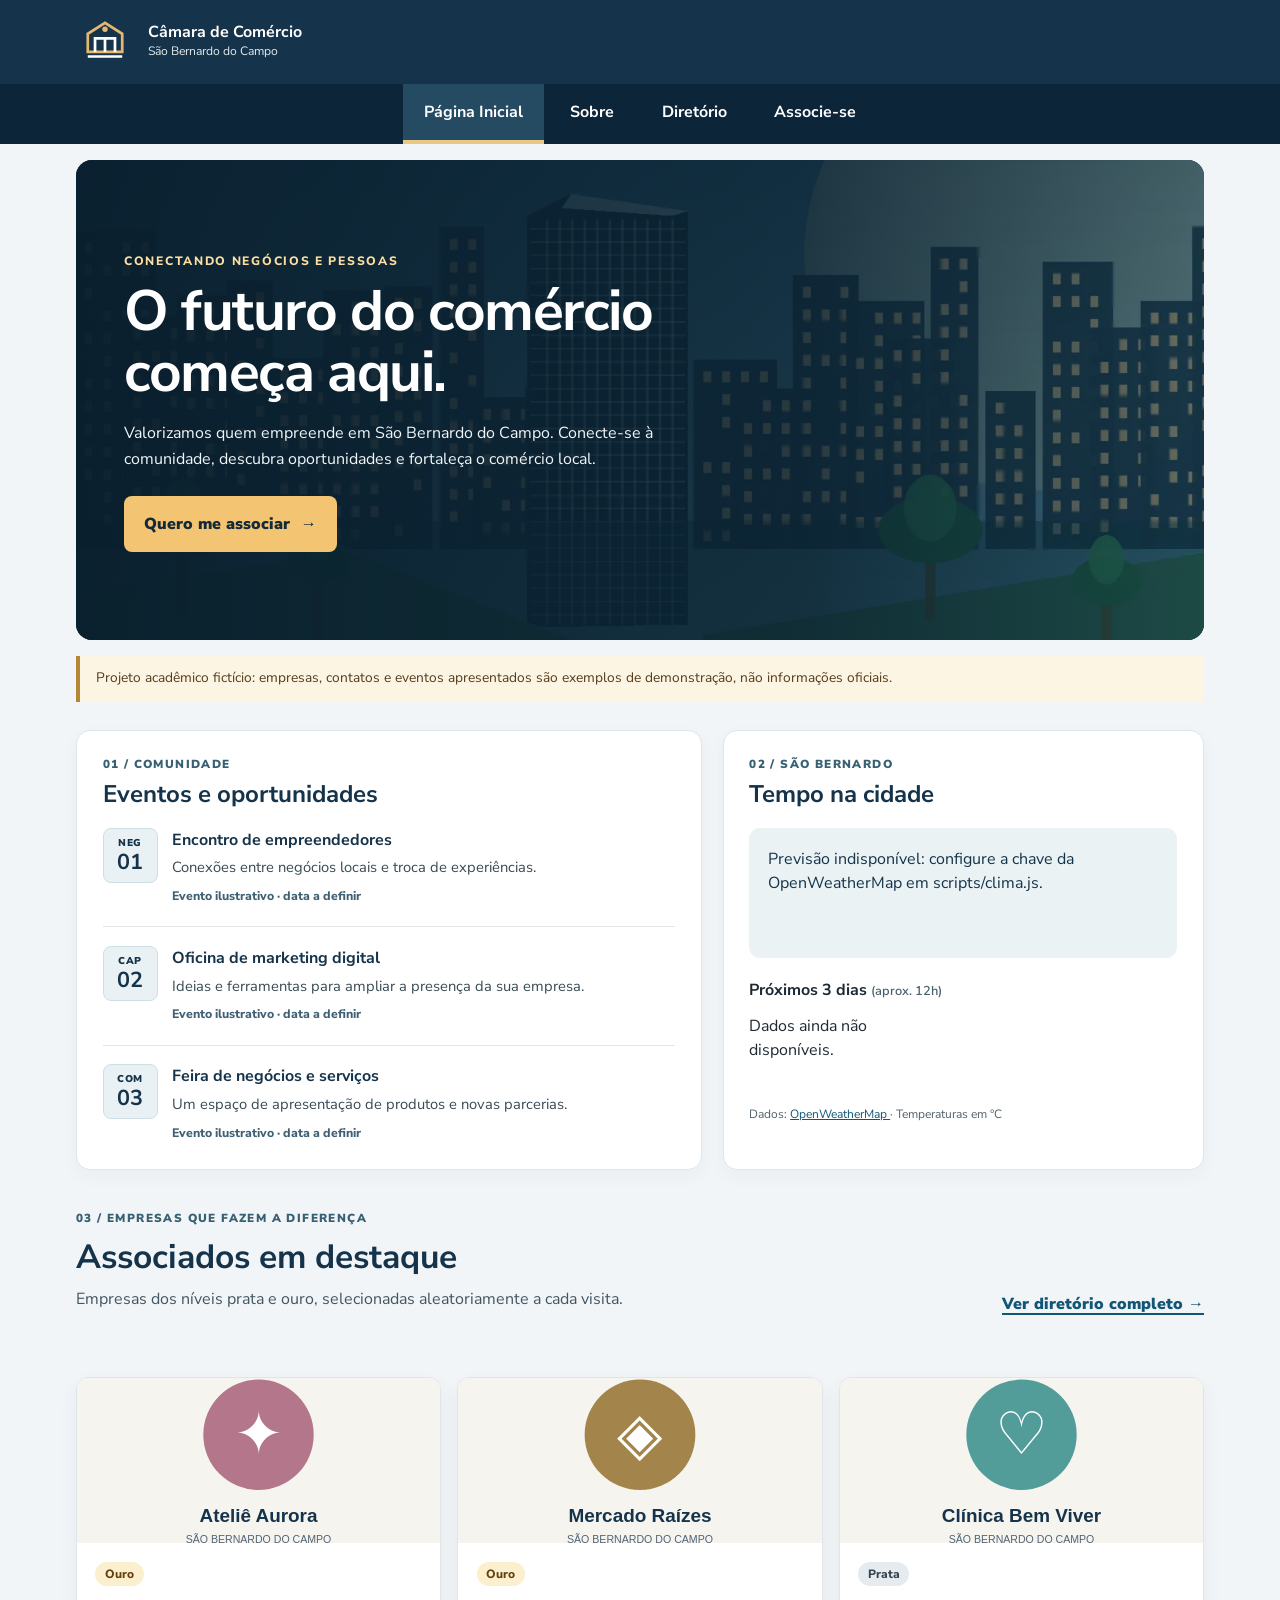
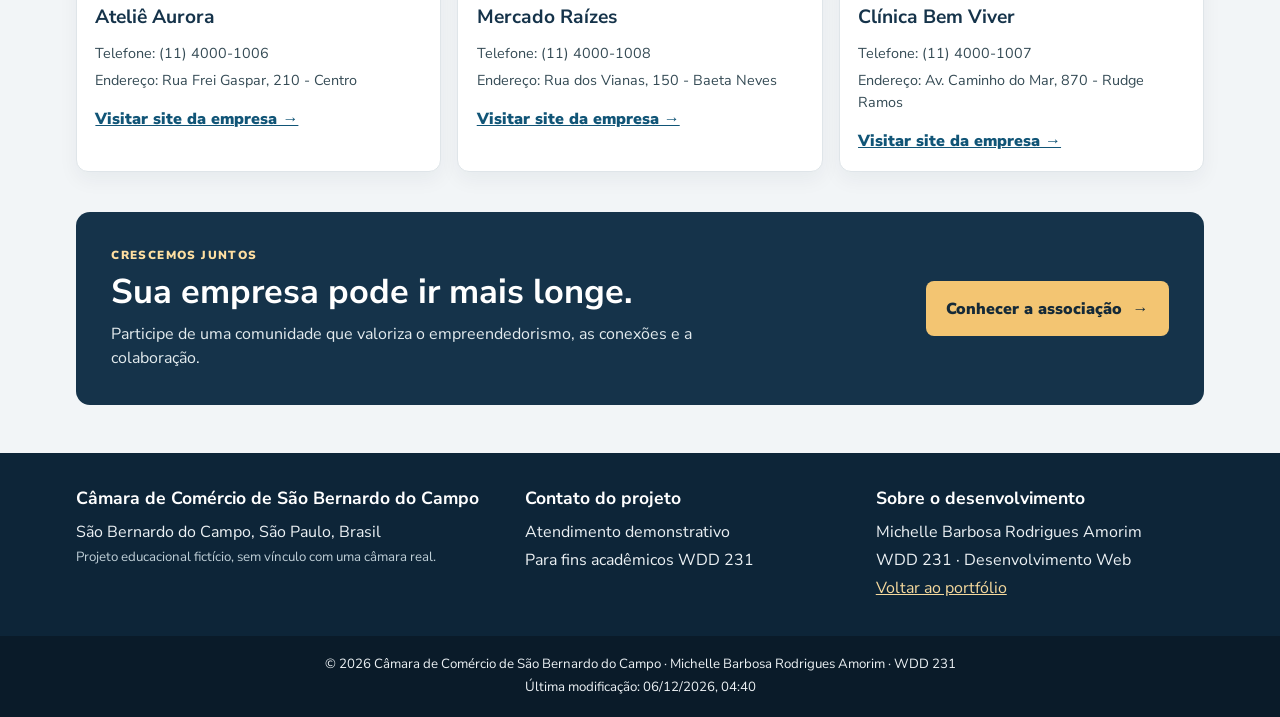
==== commit 9344c377: "S03 - Otimizacao do carregamento da pagina inicial" ====
--- a/camara/index.html
+++ b/camara/index.html
@@ -1,110 +1,399 @@
+
 <!DOCTYPE html>
 <html lang="pt-BR">
+
 <head>
   <meta charset="UTF-8">
   <meta name="viewport" content="width=device-width, initial-scale=1.0">
-  <meta name="description" content="Bem-vindo à Câmara de Comércio de São Bernardo do Campo.">
+
+  <meta name="description"
+    content="Conheça a Câmara de Comércio de São Bernardo do Campo, acompanhe eventos e descubra empresas associadas em destaque. Projeto acadêmico WDD 231.">
+
   <meta name="author" content="Michelle Barbosa Rodrigues Amorim">
   <meta name="theme-color" content="#15334a">
+
   <title>Página Inicial | Câmara de Comércio de São Bernardo do Campo</title>
-  <meta property="og:title" content="Câmara de Comércio de São Bernardo do Campo | Página Inicial">
-  <meta property="og:description" content="Conheça nossa comunidade empresarial, acompanhe eventos locais e descubra associados em destaque. Projeto acadêmico WDD 231.">
-  <meta property="og:image" content="https://michellebrod.github.io/wdd231/camara/imagens/compartilhamento.webp">
-  <meta property="og:url" content="https://michellebrod.github.io/wdd231/camara/">
+
+  <meta property="og:title"
+    content="Câmara de Comércio de São Bernardo do Campo | Página Inicial">
+
+  <meta property="og:description"
+    content="Conheça nossa comunidade empresarial, acompanhe eventos locais e descubra associados em destaque. Projeto acadêmico WDD 231.">
+
+  <meta property="og:image"
+    content="https://michellebrod.github.io/wdd231/camara/imagens/compartilhamento.webp">
+
+  <meta property="og:url"
+    content="https://michellebrod.github.io/wdd231/camara/">
+
   <meta property="og:type" content="website">
   <meta property="og:locale" content="pt_BR">
+
   <link rel="icon" href="imagens/favicon.ico" type="image/x-icon">
+
+  <link
+    rel="preload"
+    as="image"
+    href="imagens/sao-bernardo-hero.webp"
+    fetchpriority="high">
+
   <link rel="preconnect" href="https://fonts.googleapis.com">
   <link rel="preconnect" href="https://fonts.gstatic.com" crossorigin>
-  <link href="https://fonts.googleapis.com/css2?family=Nunito+Sans:wght@400;600;700;800&display=swap" rel="stylesheet">
+
+  <link
+    href="https://fonts.googleapis.com/css2?family=Nunito+Sans:wght@400;700;800&display=swap"
+    rel="stylesheet">
+
   <link rel="stylesheet" href="estilos/normalize.css">
   <link rel="stylesheet" href="estilos/telas-pequenas.css">
   <link rel="stylesheet" href="estilos/telas-grandes.css">
+
   <script src="scripts/navegacao.js" defer></script>
   <script src="scripts/datas.js" defer></script>
   <script src="scripts/clima.js" defer></script>
   <script src="scripts/destaques.js" defer></script>
 </head>
+
 <body>
+
   <a class="pular" href="#conteudo">Ir para o conteúdo</a>
+
   <header class="cabecalho">
     <div class="topo">
-      <a href="index.html" class="marca" aria-label="Câmara de Comércio de São Bernardo do Campo - página inicial">
-        <img src="imagens/logo.svg" alt="" width="58" height="58">
-        <div><strong>Câmara de Comércio</strong><span>São Bernardo do Campo</span></div>
+
+      <a
+        href="index.html"
+        class="marca"
+        aria-label="Câmara de Comércio de São Bernardo do Campo - página inicial">
+
+        <img
+          src="imagens/logo.svg"
+          alt=""
+          width="58"
+          height="58">
+
+        <div>
+          <strong>Câmara de Comércio</strong>
+          <span>São Bernardo do Campo</span>
+        </div>
+
       </a>
-      <button id="botao-menu" class="botao-menu" type="button" aria-label="Abrir menu de navegação" aria-controls="menu-principal" aria-expanded="false">☰</button>
+
+      <button
+        id="botao-menu"
+        class="botao-menu"
+        type="button"
+        aria-label="Abrir menu de navegação"
+        aria-controls="menu-principal"
+        aria-expanded="false">☰</button>
+
     </div>
   </header>
+
   <nav class="navegacao" aria-label="Navegação principal">
     <ul class="menu-principal" id="menu-principal">
-      <li><a href="index.html" aria-current="page">Página Inicial</a></li>
-      <li><a href="sobre.html">Sobre</a></li>
-      <li><a href="diretorio.html">Diretório</a></li>
-      <li><a href="associar.html">Associe-se</a></li>
+
+      <li>
+        <a href="index.html" aria-current="page">Página Inicial</a>
+      </li>
+
+      <li>
+        <a href="sobre.html">Sobre</a>
+      </li>
+
+      <li>
+        <a href="diretorio.html">Diretório</a>
+      </li>
+
+      <li>
+        <a href="associar.html">Associe-se</a>
+      </li>
+
     </ul>
   </nav>
 
   <main id="conteudo" class="home">
+
     <section class="hero" aria-labelledby="titulo-home">
-      <img class="hero-imagem" src="imagens/sao-bernardo-hero.webp" width="1440" height="650" alt="Ilustração da paisagem urbana de São Bernardo do Campo, com edifícios, árvores e uma torre central" fetchpriority="high">
+
+      <img
+        class="hero-imagem"
+        src="imagens/sao-bernardo-hero.webp"
+        width="1440"
+        height="650"
+        alt="Ilustração da paisagem urbana de São Bernardo do Campo, com edifícios, árvores e uma torre central"
+        fetchpriority="high"
+        decoding="async">
+
       <div class="hero-conteudo">
-        <span class="hero-chamada">Conectando negócios e pessoas</span>
-        <h1 id="titulo-home">O futuro do comércio começa aqui.</h1>
-        <p>Valorizamos quem empreende em São Bernardo do Campo. Conecte-se à comunidade, descubra oportunidades e fortaleça o comércio local.</p>
-        <a class="botao-cta" href="associar.html">Quero me associar <span aria-hidden="true">→</span></a>
+
+        <span class="hero-chamada">
+          Conectando negócios e pessoas
+        </span>
+
+        <h1 id="titulo-home">
+          O futuro do comércio começa aqui.
+        </h1>
+
+        <p>
+          Valorizamos quem empreende em São Bernardo do Campo.
+          Conecte-se à comunidade, descubra oportunidades
+          e fortaleça o comércio local.
+        </p>
+
+        <a class="botao-cta" href="associar.html">
+          Quero me associar
+          <span aria-hidden="true">→</span>
+        </a>
+
       </div>
     </section>
 
-    <p class="aviso">Projeto acadêmico fictício: empresas, contatos e eventos apresentados são exemplos de demonstração, não informações oficiais.</p>
+    <p class="aviso">
+      Projeto acadêmico fictício: empresas, contatos e eventos
+      apresentados são exemplos de demonstração,
+      não informações oficiais.
+    </p>
 
     <div class="home-grid">
+
       <section class="home-painel eventos" aria-labelledby="titulo-eventos">
-        <div class="secao-topo"><span class="indicador-secao">01 / Comunidade</span><h2 id="titulo-eventos">Eventos e oportunidades</h2></div>
+
+        <div class="secao-topo">
+          <span class="indicador-secao">01 / Comunidade</span>
+          <h2 id="titulo-eventos">Eventos e oportunidades</h2>
+        </div>
+
         <div class="evento-lista">
+
           <article class="evento-item">
-            <div class="evento-selo" aria-hidden="true"><span>NEG</span><strong>01</strong></div>
-            <div><h3>Encontro de empreendedores</h3><p>Conexões entre negócios locais e troca de experiências.</p><span class="evento-categoria">Evento ilustrativo · data a definir</span></div>
+            <div class="evento-selo" aria-hidden="true">
+              <span>NEG</span>
+              <strong>01</strong>
+            </div>
+
+            <div>
+              <h3>Encontro de empreendedores</h3>
+              <p>
+                Conexões entre negócios locais e troca de experiências.
+              </p>
+              <span class="evento-categoria">
+                Evento ilustrativo · data a definir
+              </span>
+            </div>
           </article>
+
           <article class="evento-item">
-            <div class="evento-selo" aria-hidden="true"><span>CAP</span><strong>02</strong></div>
-            <div><h3>Oficina de marketing digital</h3><p>Ideias e ferramentas para ampliar a presença da sua empresa.</p><span class="evento-categoria">Evento ilustrativo · data a definir</span></div>
+            <div class="evento-selo" aria-hidden="true">
+              <span>CAP</span>
+              <strong>02</strong>
+            </div>
+
+            <div>
+              <h3>Oficina de marketing digital</h3>
+              <p>
+                Ideias e ferramentas para ampliar
+                a presença da sua empresa.
+              </p>
+              <span class="evento-categoria">
+                Evento ilustrativo · data a definir
+              </span>
+            </div>
           </article>
+
           <article class="evento-item">
-            <div class="evento-selo" aria-hidden="true"><span>COM</span><strong>03</strong></div>
-            <div><h3>Feira de negócios e serviços</h3><p>Um espaço de apresentação de produtos e novas parcerias.</p><span class="evento-categoria">Evento ilustrativo · data a definir</span></div>
+            <div class="evento-selo" aria-hidden="true">
+              <span>COM</span>
+              <strong>03</strong>
+            </div>
+
+            <div>
+              <h3>Feira de negócios e serviços</h3>
+              <p>
+                Um espaço de apresentação de produtos
+                e novas parcerias.
+              </p>
+              <span class="evento-categoria">
+                Evento ilustrativo · data a definir
+              </span>
+            </div>
           </article>
+
         </div>
       </section>
 
       <section class="home-painel clima" aria-labelledby="titulo-clima">
-        <div class="secao-topo"><span class="indicador-secao">02 / São Bernardo</span><h2 id="titulo-clima">Tempo na cidade</h2></div>
-        <div id="clima-atual" class="clima-atual" role="status" aria-live="polite"><p>Configure a chave da OpenWeatherMap para ver a temperatura atual.</p></div>
-        <h3 class="clima-subtitulo">Próximos 3 dias <span>(aprox. 12h)</span></h3>
-        <div id="previsao-tres-dias" class="previsao" aria-live="polite"><p>Aguardando dados da API.</p></div>
-        <p class="fonte-clima">Dados: <a href="https://openweathermap.org/" target="_blank" rel="noopener noreferrer">OpenWeatherMap</a> · Temperaturas em °C</p>
+
+        <div class="secao-topo">
+          <span class="indicador-secao">02 / São Bernardo</span>
+          <h2 id="titulo-clima">Tempo na cidade</h2>
+        </div>
+
+        <div
+          id="clima-atual"
+          class="clima-atual"
+          role="status"
+          aria-live="polite">
+
+          <p>Carregando informações do clima...</p>
+        </div>
+
+        <h3 class="clima-subtitulo">
+          Próximos 3 dias
+          <span>(aprox. 12h)</span>
+        </h3>
+
+        <div
+          id="previsao-tres-dias"
+          class="previsao"
+          aria-live="polite">
+
+          <p>Aguardando dados da API.</p>
+        </div>
+
+        <p class="fonte-clima">
+          Dados:
+          <a
+            href="https://openweathermap.org/"
+            target="_blank"
+            rel="noopener noreferrer">
+            OpenWeatherMap
+          </a>
+          · Temperaturas em °C
+        </p>
+
       </section>
     </div>
 
-    <section class="destaques-secao" aria-labelledby="titulo-destaques">
-      <div class="destaques-cabecalho"><div><span class="indicador-secao">03 / Empresas que fazem a diferença</span><h2 id="titulo-destaques">Associados em destaque</h2><p>Empresas dos níveis prata e ouro, selecionadas aleatoriamente a cada visita.</p></div><a class="link-diretorio" href="diretorio.html">Ver diretório completo <span aria-hidden="true">→</span></a></div>
-      <p id="status-destaques" class="status" role="status" aria-live="polite">Carregando associados em destaque...</p>
-      <div id="destaques" class="destaques-grid"></div>
+    <section
+      class="destaques-secao"
+      aria-labelledby="titulo-destaques">
+
+      <div class="destaques-cabecalho">
+
+        <div>
+          <span class="indicador-secao">
+            03 / Empresas que fazem a diferença
+          </span>
+
+          <h2 id="titulo-destaques">
+            Associados em destaque
+          </h2>
+
+          <p>
+            Empresas dos níveis prata e ouro,
+            selecionadas aleatoriamente a cada visita.
+          </p>
+        </div>
+
+        <a
+          class="link-diretorio"
+          href="diretorio.html">
+
+          Ver diretório completo
+          <span aria-hidden="true">→</span>
+        </a>
+
+      </div>
+
+      <p
+        id="status-destaques"
+        class="status"
+        role="status"
+        aria-live="polite">
+
+        Carregando associados em destaque...
+      </p>
+
+      <div
+        id="destaques"
+        class="destaques-grid">
+      </div>
+
     </section>
 
-    <section class="convite-final" aria-labelledby="titulo-convite">
-      <div><span class="indicador-secao">Crescemos juntos</span><h2 id="titulo-convite">Sua empresa pode ir mais longe.</h2><p>Participe de uma comunidade que valoriza o empreendedorismo, as conexões e a colaboração.</p></div>
-      <a class="botao-cta" href="associar.html">Conhecer a associação <span aria-hidden="true">→</span></a>
+    <section
+      class="convite-final"
+      aria-labelledby="titulo-convite">
+
+      <div>
+        <span class="indicador-secao">
+          Crescemos juntos
+        </span>
+
+        <h2 id="titulo-convite">
+          Sua empresa pode ir mais longe.
+        </h2>
+
+        <p>
+          Participe de uma comunidade que valoriza
+          o empreendedorismo, as conexões
+          e a colaboração.
+        </p>
+      </div>
+
+      <a
+        class="botao-cta"
+        href="associar.html">
+
+        Conhecer a associação
+        <span aria-hidden="true">→</span>
+      </a>
+
     </section>
+
   </main>
 
   <footer class="rodape">
+
     <div class="rodape-grid">
-      <div><h2>Câmara de Comércio de São Bernardo do Campo</h2><p>São Bernardo do Campo, São Paulo, Brasil</p><p class="nota">Projeto educacional fictício, sem vínculo com uma câmara real.</p></div>
-      <div><h2>Contato do projeto</h2><p>Atendimento demonstrativo</p><p>Para fins acadêmicos WDD 231</p></div>
-      <div><h2>Sobre o desenvolvimento</h2><p>Michelle Barbosa Rodrigues Amorim</p><p>WDD 231 · Desenvolvimento Web</p><p><a href="../index.html">Voltar ao portfólio</a></p></div>
+
+      <div>
+        <h2>
+          Câmara de Comércio de São Bernardo do Campo
+        </h2>
+
+        <p>São Bernardo do Campo, São Paulo, Brasil</p>
+
+        <p class="nota">
+          Projeto educacional fictício,
+          sem vínculo com uma câmara real.
+        </p>
+      </div>
+
+      <div>
+        <h2>Contato do projeto</h2>
+        <p>Atendimento demonstrativo</p>
+        <p>Para fins acadêmicos WDD 231</p>
+      </div>
+
+      <div>
+        <h2>Sobre o desenvolvimento</h2>
+
+        <p>Michelle Barbosa Rodrigues Amorim</p>
+        <p>WDD 231 · Desenvolvimento Web</p>
+
+        <p>
+          <a href="../index.html">
+            Voltar ao portfólio
+          </a>
+        </p>
+      </div>
+
     </div>
-    <div class="copyright"><p>© <span id="anoAtual"></span> Câmara de Comércio de São Bernardo do Campo · Michelle Barbosa Rodrigues Amorim · WDD 231</p><p id="ultimaModificacao"></p></div>
+
+    <div class="copyright">
+
+      <p>
+        © <span id="anoAtual"></span>
+        Câmara de Comércio de São Bernardo do Campo ·
+        Michelle Barbosa Rodrigues Amorim · WDD 231
+      </p>
+
+      <p id="ultimaModificacao"></p>
+
+    </div>
   </footer>
+
 </body>
 </html>
--- a/camara/estilos/telas-pequenas.css
+++ b/camara/estilos/telas-pequenas.css
@@ -14,7 +14,6 @@
     font-family: "Nunito Sans", Arial, sans-serif;
     color: var(--texto);
     background-color: var(--claro);
-    min-width: 320px;
 }
 
 a:focus-visible,
@@ -119,13 +118,11 @@
 .menu-principal a:hover,
 .menu-principal a:focus-visible {
     background-color: #2a5064;
-    color: var(--branco);
 }
 
 .menu-principal a[aria-current="page"] {
     border-left-color: #e9c784;
     background-color: #244b61;
-    color: var(--branco);
 }
 
 main {
@@ -387,7 +384,6 @@
 }
 
 .hero-conteudo {
-    color: var(--branco);
     max-width: 670px;
     padding: 2rem 1.4rem 2.3rem;
 }
@@ -405,7 +401,6 @@
     line-height: 1.07;
     letter-spacing: -.025em;
     margin: .65rem 0 1rem;
-    color: var(--branco);
 }
 
 .hero p {
@@ -432,7 +427,6 @@
 
 .botao-cta:hover {
     background-color: #ffe1aa;
-    color: #152a38;
 }
 
 .home-grid {
@@ -645,7 +639,6 @@
 }
 
 .destaque-cartao img {
-    display: block;
     width: 100%;
     height: 165px;
     object-fit: cover;
--- a/camara/estilos/telas-grandes.css
+++ b/camara/estilos/telas-grandes.css
@@ -1,34 +1,88 @@
-/* S02 - layouts existentes */
+/* Breakpoints compartilhados pelas páginas da Câmara */
 @media (min-width: 38rem) {
-    .membros { grid-template-columns: repeat(2, minmax(0, 1fr)); }
-    .rodape-grid { grid-template-columns: 1.3fr 1fr 1fr; }
-    .membros.lista .cartao-conteudo { grid-template-columns: repeat(2, minmax(0, 1fr)); align-items: center; }
-    .membros.lista .cartao .nivel { justify-self: start; }
-    .membros.lista .cartao .segmento { display: none; }
-    /* S03: cards começam com duas colunas no tablet */
-    .destaques-grid { grid-template-columns: repeat(2, minmax(0, 1fr)); }
+    .membros, .destaques-grid {
+        grid-template-columns: repeat(2, minmax(0, 1fr));
+    }
+    .rodape-grid {
+        grid-template-columns: 1.3fr 1fr 1fr;
+    }
+    .membros.lista .cartao-conteudo {
+        grid-template-columns: repeat(2, minmax(0, 1fr));
+        align-items: center;
+    }
+    .membros.lista .cartao .nivel {
+        justify-self: start;
+    }
+    .membros.lista .cartao .segmento {
+        display: none;
+    }
 }
 @media (min-width: 48rem) {
-    .botao-menu { display: none; }
-    .menu-principal { display: flex; flex-direction: row; justify-content: center; gap: .35rem; }
-    .menu-principal a { padding: 1rem 1.3rem; border-left: 0; border-bottom: 4px solid transparent; }
-    .menu-principal a[aria-current="page"] { border-bottom-color: #e9c784; border-left: 0; }
-    .intro { padding: 2.6rem; }
-    .membros { grid-template-columns: repeat(3, minmax(0, 1fr)); }
-    .barra h2 { font-size: 1.6rem; }
-    /* S03: alterações responsivas da home */
-    .hero { min-height: 480px; align-items: center; }
-    .hero-conteudo { padding: 3rem; }
-    .home-grid { grid-template-columns: minmax(0, 1.3fr) minmax(0, 1fr); }
-    .home-painel { padding: 1.6rem; }
-    .destaques-cabecalho { flex-direction: row; justify-content: space-between; align-items: end; }
-    .destaques-grid { grid-template-columns: repeat(3, minmax(0, 1fr)); }
-    .convite-final { flex-direction: row; align-items: center; justify-content: space-between; padding: 2.2rem; }
-    .convite-final > div { max-width: 650px; }
-    .convite-final .botao-cta { flex-shrink: 0; }
+    .botao-menu {
+        display: none;
+    }
+    .menu-principal {
+        display: flex;
+        flex-direction: row;
+        justify-content: center;
+        gap: .35rem;
+    }
+    .menu-principal a {
+        padding: 1rem 1.3rem;
+        border-left: 0;
+        border-bottom: 4px solid transparent;
+    }
+    .menu-principal a[aria-current="page"] {
+        border-bottom-color: #e9c784;
+    }
+    .intro {
+        padding: 2.6rem;
+    }
+    .membros, .destaques-grid {
+        grid-template-columns: repeat(3, minmax(0, 1fr));
+    }
+    .barra h2 {
+        font-size: 1.6rem;
+    }
+    .hero {
+        min-height: 480px;
+        align-items: center;
+    }
+    .hero-conteudo {
+        padding: 3rem;
+    }
+    .home-grid {
+        grid-template-columns: minmax(0, 1.3fr) minmax(0, 1fr);
+    }
+    .home-painel {
+        padding: 1.6rem;
+    }
+    .destaques-cabecalho {
+        flex-direction: row;
+        justify-content: space-between;
+        align-items: end;
+    }
+    .convite-final {
+        flex-direction: row;
+        align-items: center;
+        justify-content: space-between;
+        padding: 2.2rem;
+    }
+    .convite-final > div {
+        max-width: 650px;
+    }
+    .convite-final .botao-cta {
+        flex-shrink: 0;
+    }
 }
 @media (min-width: 70rem) {
-    .membros { gap: 1.25rem; }
-    .cartao img { height: 184px; }
-    .membros.lista .cartao-conteudo { grid-template-columns: minmax(160px, 1.2fr) minmax(100px, .8fr) minmax(160px, 1.4fr) minmax(110px, 1fr); }
+    .membros {
+        gap: 1.25rem;
+    }
+    .cartao img {
+        height: 184px;
+    }
+    .membros.lista .cartao-conteudo {
+        grid-template-columns: minmax(160px, 1.2fr) minmax(100px, .8fr) minmax(160px, 1.4fr) minmax(110px, 1fr);
+    }
 }
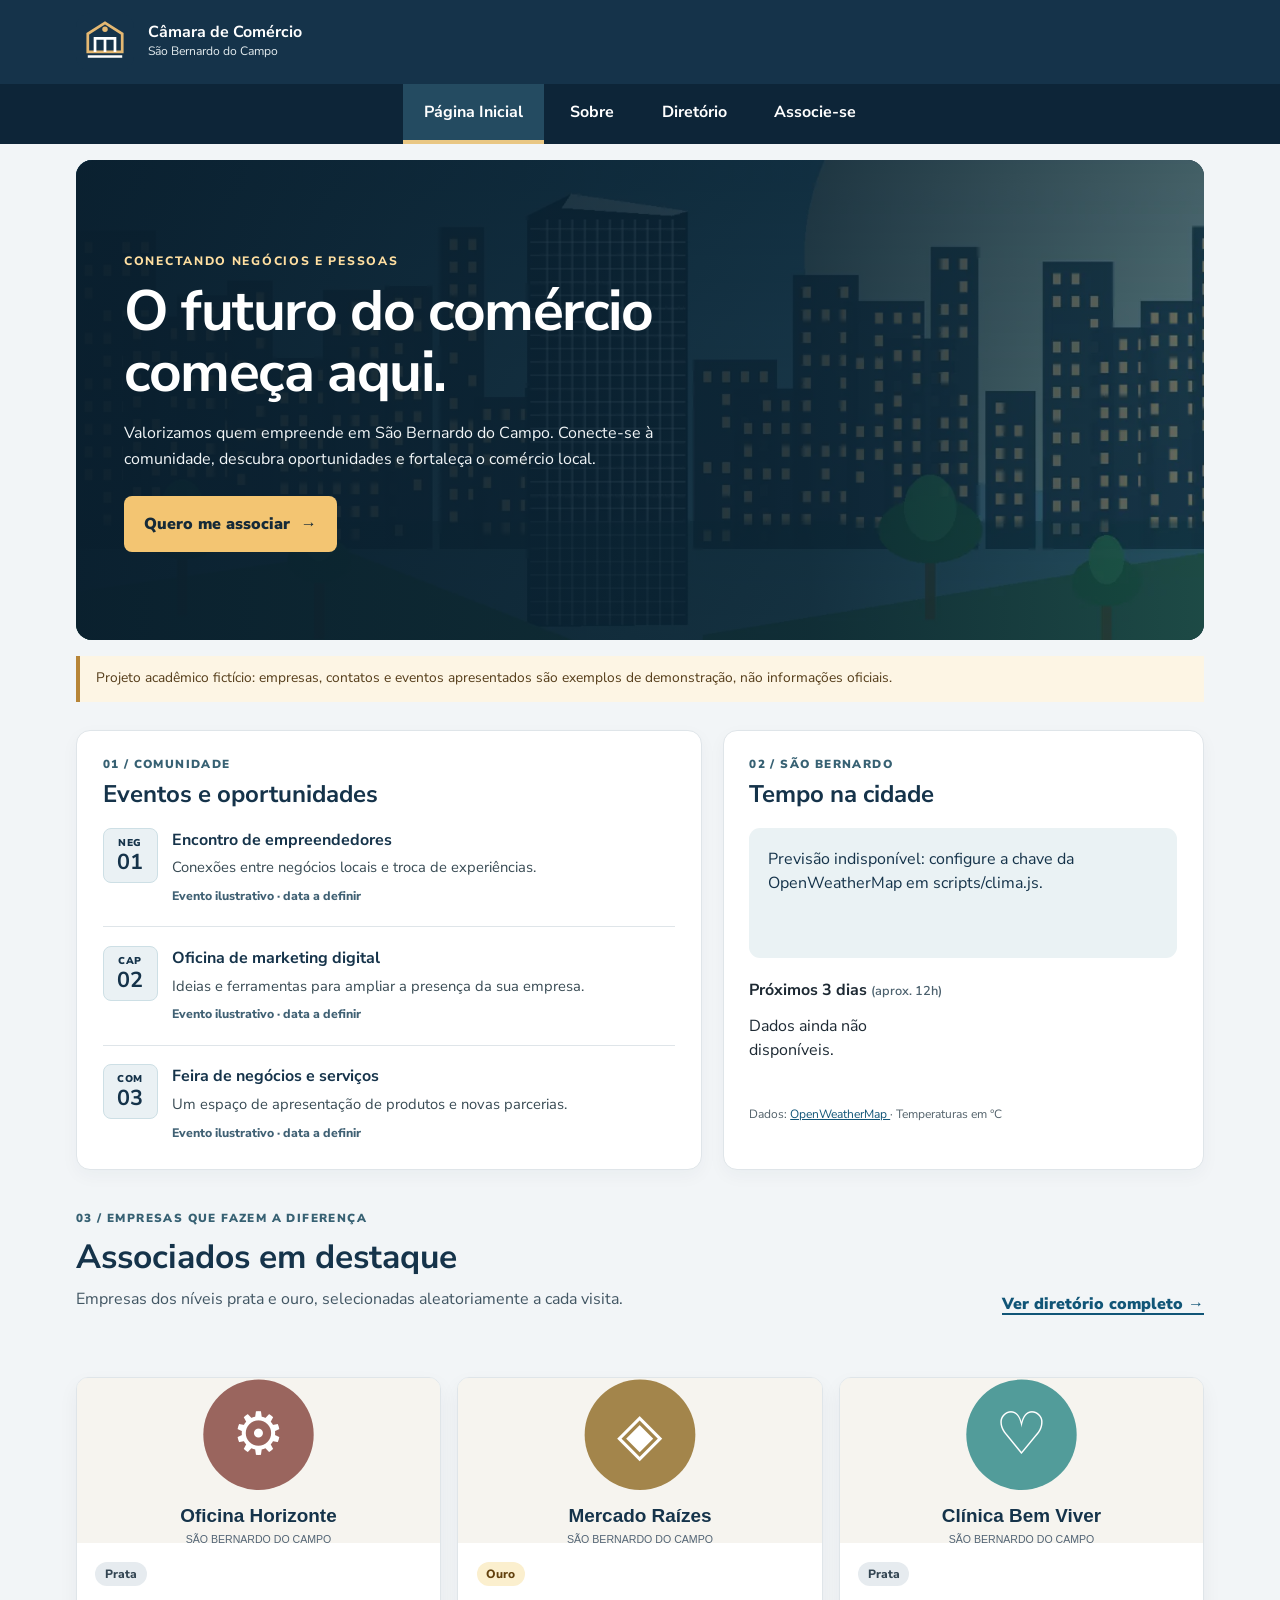
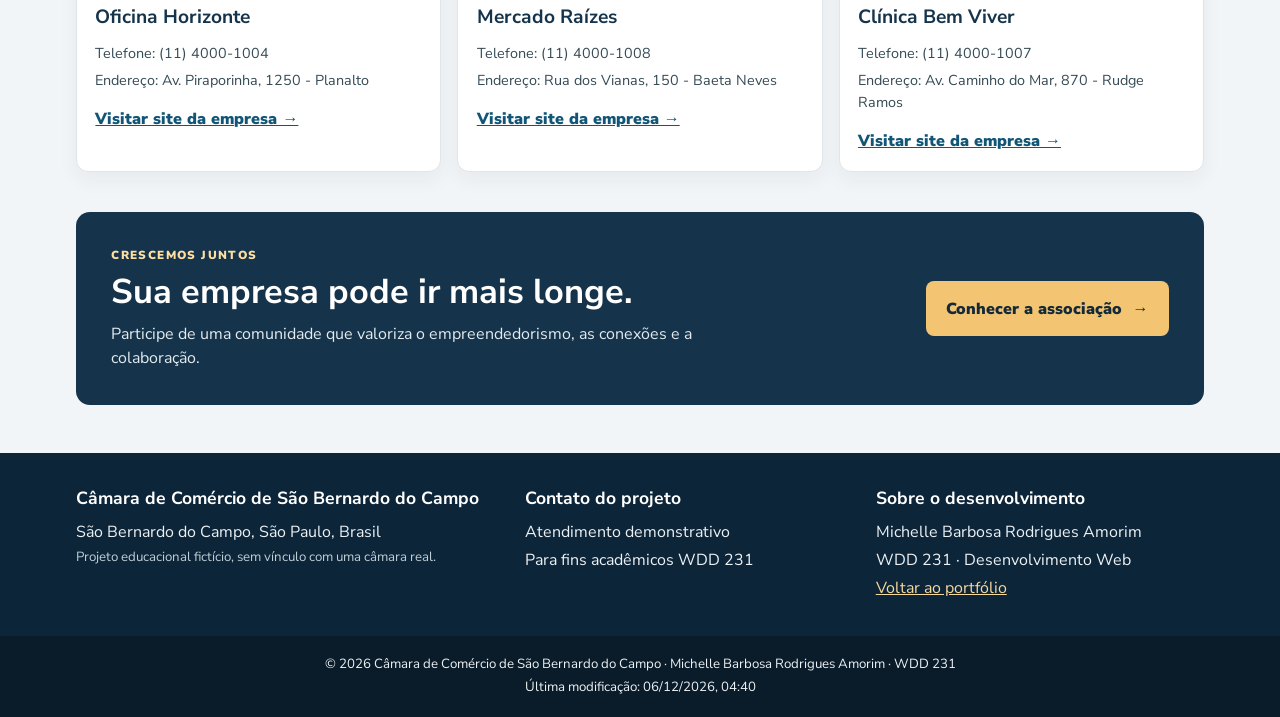
==== commit 0d8ff313: "S04 - Tarefa: Página Associe-se à Câmara - primeira tentativa" ====
--- a/camara/index.html
+++ b/camara/index.html
@@ -6,7 +6,8 @@
   <meta charset="UTF-8">
   <meta name="viewport" content="width=device-width, initial-scale=1.0">
 
-  <meta name="description"
+  <meta
+    name="description"
     content="Conheça a Câmara de Comércio de São Bernardo do Campo, acompanhe eventos e descubra empresas associadas em destaque. Projeto acadêmico WDD 231.">
 
   <meta name="author" content="Michelle Barbosa Rodrigues Amorim">
@@ -14,16 +15,20 @@
 
   <title>Página Inicial | Câmara de Comércio de São Bernardo do Campo</title>
 
-  <meta property="og:title"
+  <meta
+    property="og:title"
     content="Câmara de Comércio de São Bernardo do Campo | Página Inicial">
 
-  <meta property="og:description"
+  <meta
+    property="og:description"
     content="Conheça nossa comunidade empresarial, acompanhe eventos locais e descubra associados em destaque. Projeto acadêmico WDD 231.">
 
-  <meta property="og:image"
+  <meta
+    property="og:image"
     content="https://michellebrod.github.io/wdd231/camara/imagens/compartilhamento.webp">
 
-  <meta property="og:url"
+  <meta
+    property="og:url"
     content="https://michellebrod.github.io/wdd231/camara/">
 
   <meta property="og:type" content="website">
@@ -52,13 +57,17 @@
   <script src="scripts/datas.js" defer></script>
   <script src="scripts/clima.js" defer></script>
   <script src="scripts/destaques.js" defer></script>
+
 </head>
 
 <body>
 
-  <a class="pular" href="#conteudo">Ir para o conteúdo</a>
+  <a class="pular" href="#conteudo">
+    Ir para o conteúdo
+  </a>
 
   <header class="cabecalho">
+
     <div class="topo">
 
       <a
@@ -85,31 +94,44 @@
         type="button"
         aria-label="Abrir menu de navegação"
         aria-controls="menu-principal"
-        aria-expanded="false">☰</button>
+        aria-expanded="false">
+        ☰
+      </button>
 
     </div>
+
   </header>
 
   <nav class="navegacao" aria-label="Navegação principal">
+
     <ul class="menu-principal" id="menu-principal">
 
       <li>
-        <a href="index.html" aria-current="page">Página Inicial</a>
+        <a href="index.html" aria-current="page">
+          Página Inicial
+        </a>
       </li>
 
       <li>
-        <a href="sobre.html">Sobre</a>
+        <a href="sobre.html">
+          Sobre
+        </a>
       </li>
 
       <li>
-        <a href="diretorio.html">Diretório</a>
+        <a href="diretorio.html">
+          Diretório
+        </a>
       </li>
 
       <li>
-        <a href="associar.html">Associe-se</a>
+        <a href="associacao.html">
+          Associe-se
+        </a>
       </li>
 
     </ul>
+
   </nav>
 
   <main id="conteudo" class="home">
@@ -141,12 +163,13 @@
           e fortaleça o comércio local.
         </p>
 
-        <a class="botao-cta" href="associar.html">
+        <a class="botao-cta" href="associacao.html">
           Quero me associar
           <span aria-hidden="true">→</span>
         </a>
 
       </div>
+
     </section>
 
     <p class="aviso">
@@ -157,16 +180,24 @@
 
     <div class="home-grid">
 
-      <section class="home-painel eventos" aria-labelledby="titulo-eventos">
+      <section
+        class="home-painel eventos"
+        aria-labelledby="titulo-eventos">
 
         <div class="secao-topo">
-          <span class="indicador-secao">01 / Comunidade</span>
-          <h2 id="titulo-eventos">Eventos e oportunidades</h2>
+          <span class="indicador-secao">
+            01 / Comunidade
+          </span>
+
+          <h2 id="titulo-eventos">
+            Eventos e oportunidades
+          </h2>
         </div>
 
         <div class="evento-lista">
 
           <article class="evento-item">
+
             <div class="evento-selo" aria-hidden="true">
               <span>NEG</span>
               <strong>01</strong>
@@ -175,15 +206,18 @@
             <div>
               <h3>Encontro de empreendedores</h3>
               <p>
-                Conexões entre negócios locais e troca de experiências.
+                Conexões entre negócios locais
+                e troca de experiências.
               </p>
               <span class="evento-categoria">
                 Evento ilustrativo · data a definir
               </span>
             </div>
+
           </article>
 
           <article class="evento-item">
+
             <div class="evento-selo" aria-hidden="true">
               <span>CAP</span>
               <strong>02</strong>
@@ -199,9 +233,11 @@
                 Evento ilustrativo · data a definir
               </span>
             </div>
+
           </article>
 
           <article class="evento-item">
+
             <div class="evento-selo" aria-hidden="true">
               <span>COM</span>
               <strong>03</strong>
@@ -217,16 +253,27 @@
                 Evento ilustrativo · data a definir
               </span>
             </div>
+
           </article>
 
         </div>
+
       </section>
 
-      <section class="home-painel clima" aria-labelledby="titulo-clima">
+      <section
+        class="home-painel clima"
+        aria-labelledby="titulo-clima">
 
         <div class="secao-topo">
-          <span class="indicador-secao">02 / São Bernardo</span>
-          <h2 id="titulo-clima">Tempo na cidade</h2>
+
+          <span class="indicador-secao">
+            02 / São Bernardo
+          </span>
+
+          <h2 id="titulo-clima">
+            Tempo na cidade
+          </h2>
+
         </div>
 
         <div
@@ -236,6 +283,7 @@
           aria-live="polite">
 
           <p>Carregando informações do clima...</p>
+
         </div>
 
         <h3 class="clima-subtitulo">
@@ -249,20 +297,26 @@
           aria-live="polite">
 
           <p>Aguardando dados da API.</p>
+
         </div>
 
         <p class="fonte-clima">
+
           Dados:
+
           <a
             href="https://openweathermap.org/"
             target="_blank"
             rel="noopener noreferrer">
             OpenWeatherMap
           </a>
+
           · Temperaturas em °C
+
         </p>
 
       </section>
+
     </div>
 
     <section
@@ -272,6 +326,7 @@
       <div class="destaques-cabecalho">
 
         <div>
+
           <span class="indicador-secao">
             03 / Empresas que fazem a diferença
           </span>
@@ -284,6 +339,7 @@
             Empresas dos níveis prata e ouro,
             selecionadas aleatoriamente a cada visita.
           </p>
+
         </div>
 
         <a
@@ -291,7 +347,9 @@
           href="diretorio.html">
 
           Ver diretório completo
+
           <span aria-hidden="true">→</span>
+
         </a>
 
       </div>
@@ -303,6 +361,7 @@
         aria-live="polite">
 
         Carregando associados em destaque...
+
       </p>
 
       <div
@@ -317,6 +376,7 @@
       aria-labelledby="titulo-convite">
 
       <div>
+
         <span class="indicador-secao">
           Crescemos juntos
         </span>
@@ -330,14 +390,17 @@
           o empreendedorismo, as conexões
           e a colaboração.
         </p>
+
       </div>
 
       <a
         class="botao-cta"
-        href="associar.html">
+        href="associacao.html">
 
         Conhecer a associação
+
         <span aria-hidden="true">→</span>
+
       </a>
 
     </section>
@@ -349,28 +412,38 @@
     <div class="rodape-grid">
 
       <div>
+
         <h2>
           Câmara de Comércio de São Bernardo do Campo
         </h2>
 
-        <p>São Bernardo do Campo, São Paulo, Brasil</p>
+        <p>
+          São Bernardo do Campo, São Paulo, Brasil
+        </p>
 
         <p class="nota">
           Projeto educacional fictício,
           sem vínculo com uma câmara real.
         </p>
+
       </div>
 
       <div>
+
         <h2>Contato do projeto</h2>
+
         <p>Atendimento demonstrativo</p>
+
         <p>Para fins acadêmicos WDD 231</p>
+
       </div>
 
       <div>
+
         <h2>Sobre o desenvolvimento</h2>
 
         <p>Michelle Barbosa Rodrigues Amorim</p>
+
         <p>WDD 231 · Desenvolvimento Web</p>
 
         <p>
@@ -378,6 +451,7 @@
             Voltar ao portfólio
           </a>
         </p>
+
       </div>
 
     </div>
@@ -393,6 +467,7 @@
       <p id="ultimaModificacao"></p>
 
     </div>
+
   </footer>
 
 </body>
--- a/camara/estilos/telas-pequenas.css
+++ b/camara/estilos/telas-pequenas.css
@@ -1,3 +1,4 @@
+
 :root {
     --azul: #15334a;
     --azul-escuro: #0d2538;
@@ -8,6 +9,8 @@
     --texto: #1d2933;
     --cinza: #dfe5e9;
     --foco: #b78538;
+    --link: #115577;
+    --erro: #a52c2c;
 }
 
 body {
@@ -210,6 +213,7 @@
     border-radius: 7px;
     padding: .5rem .9rem;
     font-weight: 800;
+    min-height: 44px;
 }
 
 .alternancia button[aria-pressed="true"] {
@@ -293,7 +297,7 @@
 }
 
 .cartao a {
-    color: #115577;
+    color: var(--link);
     font-weight: 800;
     overflow-wrap: anywhere;
 }
@@ -601,7 +605,7 @@
 }
 
 .fonte-clima a {
-    color: #115577;
+    color: var(--link);
 }
 
 .destaques-secao {
@@ -628,7 +632,7 @@
 }
 
 .link-diretorio {
-    color: #115577;
+    color: var(--link);
     font-weight: 900;
     text-decoration-thickness: 2px;
     text-underline-offset: 4px;
@@ -665,7 +669,7 @@
 
 .destaque-corpo a {
     display: inline-block;
-    color: #115577;
+    color: var(--link);
     font-weight: 900;
     margin-top: .6rem;
     overflow-wrap: anywhere;
@@ -741,6 +745,308 @@
 
 .copyright p {
     margin: .2rem 0;
+}
+
+.associacao-layout {
+    display: grid;
+    grid-template-columns: minmax(0, 1fr);
+    gap: 2rem;
+    align-items: start;
+}
+
+.formulario-painel,
+.confirmacao-painel {
+    background-color: var(--branco);
+    border: 1px solid var(--cinza);
+    border-radius: 14px;
+    padding: 1.5rem;
+}
+
+.formulario-painel h2,
+.confirmacao-painel h2,
+.associacao-beneficios h2 {
+    color: var(--azul);
+    font-size: 1.55rem;
+    margin-bottom: .7rem;
+}
+
+.formulario-painel > p,
+.confirmacao-painel > p,
+.associacao-beneficios > p {
+    line-height: 1.6;
+}
+
+.campos-obrigatorios {
+    color: #425663;
+    font-size: .88rem;
+}
+
+.formulario-associacao {
+    display: grid;
+    gap: 1.15rem;
+    margin-top: 1.5rem;
+}
+
+.formulario-associacao label {
+    display: grid;
+    gap: .4rem;
+    color: var(--azul);
+    font-weight: 800;
+}
+
+.formulario-associacao input:not([type="hidden"]),
+.formulario-associacao select,
+.formulario-associacao textarea {
+    display: block;
+    width: 100%;
+    min-width: 0;
+    background-color: var(--branco);
+    color: var(--texto);
+    border: 1px solid #718897;
+    border-radius: 7px;
+    padding: .75rem;
+    font: inherit;
+    font-weight: 400;
+}
+
+.formulario-associacao input:not([type="hidden"]),
+.formulario-associacao select {
+    min-height: 48px;
+}
+
+.formulario-associacao textarea {
+    resize: vertical;
+}
+
+.formulario-associacao small {
+    color: #425663;
+    font-size: .8rem;
+    font-weight: 400;
+    line-height: 1.5;
+}
+
+.formulario-associacao input:focus-visible,
+.formulario-associacao select:focus-visible,
+.formulario-associacao textarea:focus-visible {
+    outline: 3px solid var(--foco);
+    outline-offset: 2px;
+}
+
+.formulario-associacao input:user-invalid,
+.formulario-associacao select:user-invalid,
+.formulario-associacao textarea:user-invalid {
+    border-color: var(--erro);
+    outline-color: var(--erro);
+}
+
+.botao-enviar,
+.botao-voltar {
+    display: inline-block;
+    background-color: var(--azul);
+    color: var(--branco);
+    border: 2px solid var(--azul);
+    border-radius: 8px;
+    padding: .9rem 1.2rem;
+    font: inherit;
+    font-weight: 800;
+    text-align: center;
+    text-decoration: none;
+    cursor: pointer;
+    min-height: 48px;
+}
+
+.botao-enviar:hover,
+.botao-voltar:hover {
+    background-color: var(--azul-escuro);
+}
+
+.niveis-grid {
+    display: grid;
+    grid-template-columns: minmax(0, 1fr);
+    gap: 1rem;
+    margin-top: 1.4rem;
+}
+
+.nivel-cartao {
+    background-color: var(--branco);
+    border: 1px solid var(--cinza);
+    border-left: 6px solid var(--azul);
+    border-radius: 12px;
+    padding: 1.4rem;
+    box-shadow: 0 4px 15px #00000012;
+
+    animation: entrada-nivel .7s ease-out both;
+}
+
+.nivel-cartao:nth-child(2) {
+    animation-delay: .15s;
+}
+
+.nivel-cartao:nth-child(3) {
+    animation-delay: .3s;
+}
+
+.nivel-cartao:nth-child(4) {
+    animation-delay: .45s;
+}
+
+.nivel-cartao h3 {
+    margin: .6rem 0;
+    font-size: 1.25rem;
+    color: var(--azul);
+}
+
+.nivel-cartao p {
+    line-height: 1.5;
+    color: var(--texto);
+}
+
+.nivel-cartao a {
+    display: inline-block;
+    color: var(--link);
+    font-weight: 800;
+    margin-top: .4rem;
+    text-underline-offset: 4px;
+}
+
+.nivel-etiqueta {
+    display: inline-block;
+    background-color: var(--claro);
+    color: var(--azul);
+    padding: .3rem .7rem;
+    border-radius: 20px;
+    font-size: .8rem;
+    font-weight: 800;
+}
+
+.cartao-np {
+    border-left-color: var(--verde);
+}
+
+.cartao-bronze {
+    border-left-color: #97603b;
+}
+
+.cartao-prata {
+    border-left-color: #657580;
+}
+
+.cartao-ouro {
+    border-left-color: var(--dourado);
+}
+
+.nivel-cartao:focus-within {
+    outline: 3px solid var(--foco);
+    outline-offset: 3px;
+}
+
+.nivel-cartao a:focus-visible {
+    outline: 3px solid var(--foco);
+    outline-offset: 4px;
+}
+
+@keyframes entrada-nivel {
+    from {
+        opacity: 0;
+        transform: translateY(22px);
+    }
+
+    to {
+        opacity: 1;
+        transform: translateY(0);
+    }
+}
+
+.modal-associacao {
+    width: calc(100% - 2rem);
+    max-width: 520px;
+    max-height: 85vh;
+    overflow-y: auto;
+    margin: auto;
+    padding: 1.8rem;
+    border: 1px solid var(--cinza);
+    border-radius: 14px;
+    background-color: var(--branco);
+    color: var(--texto);
+    box-shadow: 0 15px 50px #00000040;
+}
+
+.modal-associacao::backdrop {
+    background-color: #081e2ccc;
+}
+
+.modal-associacao:modal {
+    border-top: 6px solid var(--dourado);
+}
+
+.modal-associacao h2 {
+    color: var(--azul);
+}
+
+.modal-associacao p,
+.modal-associacao li {
+    line-height: 1.6;
+}
+
+.modal-associacao ul {
+    margin: 1rem 0;
+    padding-left: 1.4rem;
+}
+
+.modal-associacao li {
+    margin-bottom: .5rem;
+}
+
+.fechar-modal {
+    display: block;
+    margin: 1.5rem 0 0 auto;
+    background-color: var(--azul);
+    color: var(--branco);
+    border: 0;
+    border-radius: 7px;
+    padding: .75rem 1.2rem;
+    min-height: 44px;
+    font: inherit;
+    font-weight: 800;
+    cursor: pointer;
+}
+
+.fechar-modal:hover {
+    background-color: var(--azul-escuro);
+}
+
+.fechar-modal:focus-visible {
+    outline: 3px solid var(--foco);
+    outline-offset: 3px;
+}
+
+.confirmacao-painel {
+    max-width: 760px;
+    margin: 1.5rem auto;
+}
+
+.dados-solicitacao {
+    display: grid;
+    gap: .8rem;
+    margin: 1.5rem 0;
+}
+
+.dado-item {
+    padding: 1rem;
+    border: 1px solid var(--cinza);
+    border-radius: 8px;
+    background-color: var(--claro);
+    overflow-wrap: anywhere;
+}
+
+.dado-item dt {
+    color: var(--azul);
+    font-weight: 800;
+    margin-bottom: .25rem;
+}
+
+.dado-item dd {
+    margin: 0;
 }
 
 @media (prefers-reduced-motion: reduce) {
--- a/camara/estilos/telas-grandes.css
+++ b/camara/estilos/telas-grandes.css
@@ -1,88 +1,153 @@
-/* Breakpoints compartilhados pelas páginas da Câmara */
+
 @media (min-width: 38rem) {
-    .membros, .destaques-grid {
+
+    .membros,
+    .destaques-grid {
         grid-template-columns: repeat(2, minmax(0, 1fr));
     }
+
     .rodape-grid {
         grid-template-columns: 1.3fr 1fr 1fr;
     }
+
     .membros.lista .cartao-conteudo {
         grid-template-columns: repeat(2, minmax(0, 1fr));
         align-items: center;
     }
+
     .membros.lista .cartao .nivel {
         justify-self: start;
     }
+
     .membros.lista .cartao .segmento {
         display: none;
     }
 }
+
 @media (min-width: 48rem) {
+
+
     .botao-menu {
         display: none;
     }
+
     .menu-principal {
         display: flex;
         flex-direction: row;
         justify-content: center;
         gap: .35rem;
     }
+
     .menu-principal a {
         padding: 1rem 1.3rem;
         border-left: 0;
         border-bottom: 4px solid transparent;
     }
+
     .menu-principal a[aria-current="page"] {
         border-bottom-color: #e9c784;
     }
+
     .intro {
         padding: 2.6rem;
     }
-    .membros, .destaques-grid {
+
+    .membros,
+    .destaques-grid {
         grid-template-columns: repeat(3, minmax(0, 1fr));
     }
+
     .barra h2 {
         font-size: 1.6rem;
     }
+
     .hero {
         min-height: 480px;
         align-items: center;
     }
+
     .hero-conteudo {
         padding: 3rem;
     }
+
     .home-grid {
-        grid-template-columns: minmax(0, 1.3fr) minmax(0, 1fr);
+        grid-template-columns:
+            minmax(0, 1.3fr)
+            minmax(0, 1fr);
     }
+
     .home-painel {
         padding: 1.6rem;
     }
+
     .destaques-cabecalho {
         flex-direction: row;
         justify-content: space-between;
         align-items: end;
     }
+
     .convite-final {
         flex-direction: row;
         align-items: center;
         justify-content: space-between;
         padding: 2.2rem;
     }
+
     .convite-final > div {
         max-width: 650px;
     }
+
     .convite-final .botao-cta {
         flex-shrink: 0;
     }
 }
+
+@media (min-width: 56rem) {
+
+    .associacao-layout {
+        grid-template-columns:
+            minmax(0, 1.2fr)
+            minmax(0, 1fr);
+        gap: 2rem;
+    }
+
+    .formulario-painel {
+        padding: 2rem;
+    }
+
+    .niveis-grid {
+        grid-template-columns: 1fr;
+    }
+}
+
+
 @media (min-width: 70rem) {
+
     .membros {
         gap: 1.25rem;
     }
+
     .cartao img {
         height: 184px;
     }
+
     .membros.lista .cartao-conteudo {
-        grid-template-columns: minmax(160px, 1.2fr) minmax(100px, .8fr) minmax(160px, 1.4fr) minmax(110px, 1fr);
+        grid-template-columns:
+            minmax(160px, 1.2fr)
+            minmax(100px, .8fr)
+            minmax(160px, 1.4fr)
+            minmax(110px, 1fr);
+    }
+
+    .associacao-layout {
+        gap: 2.5rem;
+    }
+
+    .formulario-painel {
+        padding: 2.5rem;
+    }
+
+    .nivel-cartao {
+        padding: 1.6rem;
     }
 }
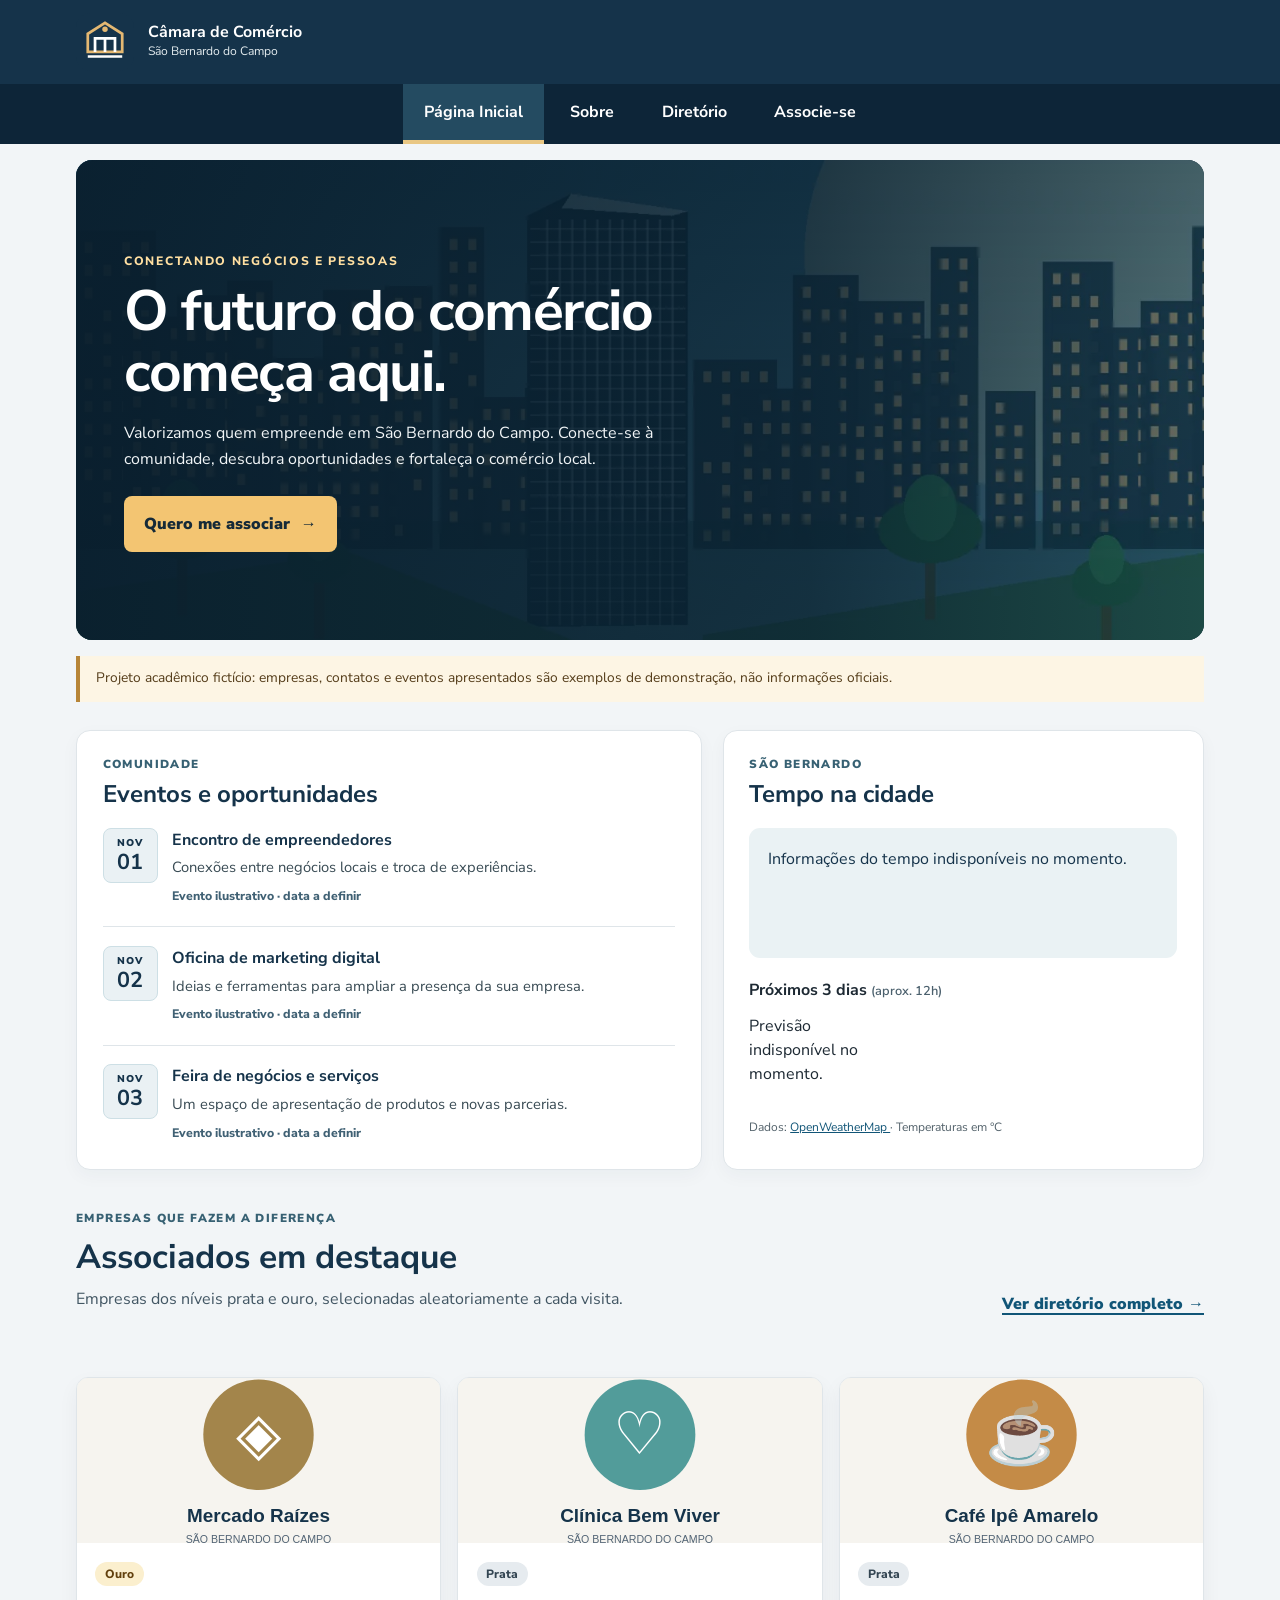
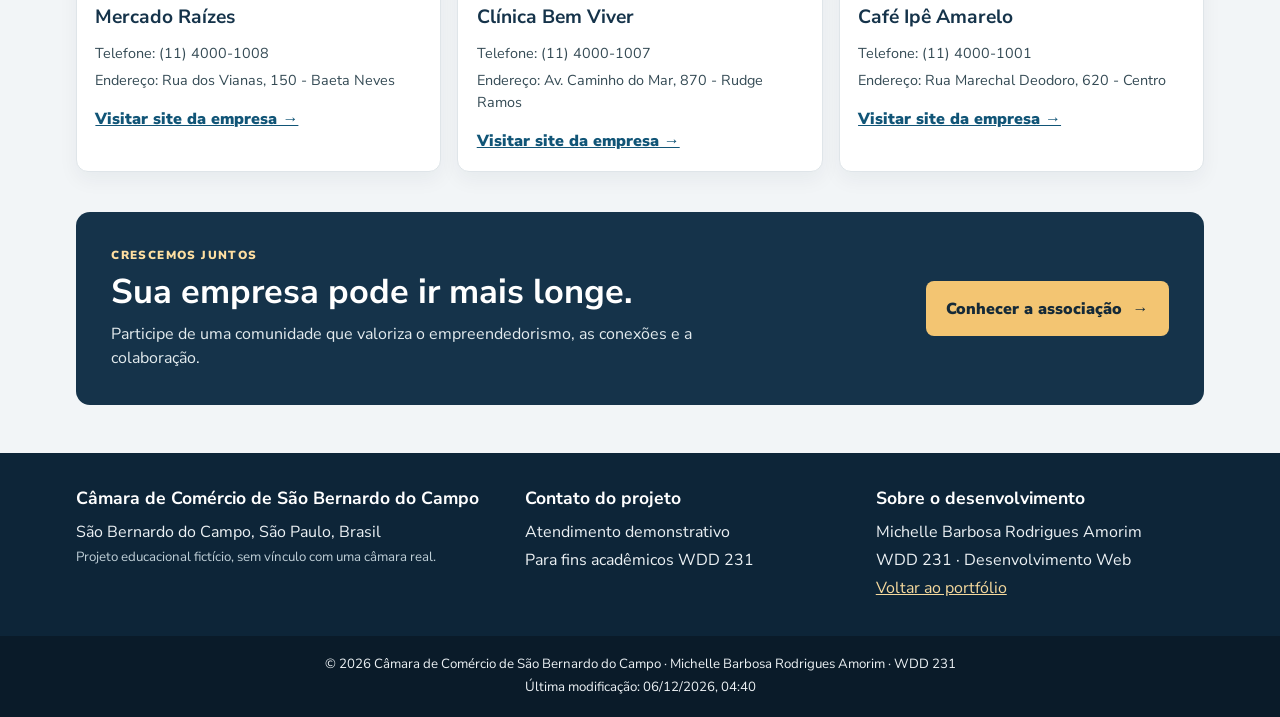
==== commit 7753c48d: "S05 - Refatora clima e ajusta pagina inicial" ====
--- a/camara/index.html
+++ b/camara/index.html
@@ -55,6 +55,7 @@
 
   <script src="scripts/navegacao.js" defer></script>
   <script src="scripts/datas.js" defer></script>
+  <script src="scripts/clima-config.local.js" defer></script>
   <script src="scripts/clima.js" defer></script>
   <script src="scripts/destaques.js" defer></script>
 
@@ -186,7 +187,7 @@
 
         <div class="secao-topo">
           <span class="indicador-secao">
-            01 / Comunidade
+            Comunidade
           </span>
 
           <h2 id="titulo-eventos">
@@ -199,7 +200,7 @@
           <article class="evento-item">
 
             <div class="evento-selo" aria-hidden="true">
-              <span>NEG</span>
+              <span>NOV</span>
               <strong>01</strong>
             </div>
 
@@ -219,7 +220,7 @@
           <article class="evento-item">
 
             <div class="evento-selo" aria-hidden="true">
-              <span>CAP</span>
+              <span>NOV</span>
               <strong>02</strong>
             </div>
 
@@ -239,7 +240,7 @@
           <article class="evento-item">
 
             <div class="evento-selo" aria-hidden="true">
-              <span>COM</span>
+              <span>NOV</span>
               <strong>03</strong>
             </div>
 
@@ -267,7 +268,7 @@
         <div class="secao-topo">
 
           <span class="indicador-secao">
-            02 / São Bernardo
+            São Bernardo
           </span>
 
           <h2 id="titulo-clima">
@@ -280,7 +281,8 @@
           id="clima-atual"
           class="clima-atual"
           role="status"
-          aria-live="polite">
+          aria-live="polite"
+          aria-atomic="true">
 
           <p>Carregando informações do clima...</p>
 
@@ -294,9 +296,11 @@
         <div
           id="previsao-tres-dias"
           class="previsao"
-          aria-live="polite">
-
-          <p>Aguardando dados da API.</p>
+          role="status"
+          aria-live="polite"
+          aria-atomic="true">
+
+          <p>Carregando previsão dos próximos dias...</p>
 
         </div>
 
@@ -328,7 +332,7 @@
         <div>
 
           <span class="indicador-secao">
-            03 / Empresas que fazem a diferença
+            Empresas que fazem a diferença
           </span>
 
           <h2 id="titulo-destaques">
--- a/camara/estilos/telas-pequenas.css
+++ b/camara/estilos/telas-pequenas.css
@@ -1058,3 +1058,242 @@
         transition: none !important;
     }
 }
+
+/* ==========================================
+   S05 - PÁGINA SOBRE / DESCUBRA
+   MOBILE FIRST - 320px A 640px
+========================================== */
+
+.pagina-descubra {
+    width: 100%;
+}
+
+.descubra-apresentacao {
+    background-color: var(--branco);
+    border: 1px solid var(--cinza);
+    border-radius: 12px;
+    padding: 1.5rem;
+    margin-bottom: 1.5rem;
+}
+
+.descubra-apresentacao h2 {
+    color: var(--azul);
+    margin-bottom: .8rem;
+}
+
+.descubra-apresentacao p {
+    line-height: 1.7;
+}
+
+.fonte-dados {
+    font-size: .85rem;
+}
+
+.fonte-dados a {
+    color: #115577;
+}
+
+/* Mensagem da última visita */
+
+.visita-painel {
+    background-color: #e7f0f3;
+    color: var(--azul-escuro);
+    border-left: 5px solid var(--verde);
+    border-radius: 8px;
+    padding: 1rem 1.2rem;
+    margin: 1.5rem 0;
+}
+
+.visita-painel p {
+    margin: 0;
+    font-weight: 700;
+    line-height: 1.5;
+}
+
+/* Galeria */
+
+.descubra-secao {
+    margin: 2rem 0;
+}
+
+.descubra-cabecalho {
+    margin-bottom: 1.3rem;
+}
+
+.descubra-cabecalho h2 {
+    color: var(--azul);
+    font-size: 1.7rem;
+    margin-bottom: .5rem;
+}
+
+.descubra-cabecalho p {
+    color: #425663;
+}
+
+/* Áreas nomeadas: mobile */
+
+.lugares-grid {
+    display: grid;
+    grid-template-columns: minmax(0, 1fr);
+    grid-template-areas:
+        "a"
+        "b"
+        "c"
+        "d"
+        "e"
+        "f"
+        "g"
+        "h";
+    gap: 1rem;
+}
+
+.lugar-cartao {
+    min-width: 0;
+    display: flex;
+    flex-direction: column;
+    gap: .75rem;
+    background-color: var(--branco);
+    border: 1px solid var(--cinza);
+    border-radius: 12px;
+    padding: 1.1rem;
+    box-shadow: 0 5px 15px #132e3b12;
+}
+
+.area-a {
+    grid-area: a;
+}
+
+.area-b {
+    grid-area: b;
+}
+
+.area-c {
+    grid-area: c;
+}
+
+.area-d {
+    grid-area: d;
+}
+
+.area-e {
+    grid-area: e;
+}
+
+.area-f {
+    grid-area: f;
+}
+
+.area-g {
+    grid-area: g;
+}
+
+.area-h {
+    grid-area: h;
+}
+
+/* Elementos dos cartões */
+
+.lugar-cartao h2 {
+    color: var(--azul);
+    font-size: 1.25rem;
+    line-height: 1.3;
+    margin: 0;
+}
+
+.lugar-cartao figure {
+    margin: 0;
+    overflow: hidden;
+    border-radius: 8px;
+}
+
+.lugar-cartao img {
+    display: block;
+    width: 100%;
+    height: auto;
+    aspect-ratio: 3 / 2;
+    object-fit: cover;
+    background-color: #e9eef1;
+}
+
+.lugar-cartao address {
+    font-style: normal;
+    color: #405765;
+    font-size: .88rem;
+    font-weight: 700;
+    line-height: 1.5;
+}
+
+.lugar-cartao p {
+    color: var(--texto);
+    line-height: 1.6;
+    font-size: .93rem;
+    margin: 0;
+}
+
+.botao-saiba-mais {
+    margin-top: auto;
+    align-self: flex-start;
+    border: 2px solid var(--azul);
+    border-radius: 7px;
+    background-color: var(--azul);
+    color: var(--branco);
+    padding: .7rem 1rem;
+    min-height: 44px;
+    font: inherit;
+    font-weight: 800;
+    cursor: pointer;
+}
+
+.botao-saiba-mais:hover {
+    background-color: var(--azul-escuro);
+}
+
+/* Modal */
+
+.modal-lugar {
+    width: calc(100% - 2rem);
+    max-width: 540px;
+    max-height: 85vh;
+    overflow-y: auto;
+    margin: auto;
+    padding: 1.6rem;
+    border: 1px solid var(--cinza);
+    border-radius: 12px;
+    background-color: var(--branco);
+    color: var(--texto);
+}
+
+.modal-lugar::backdrop {
+    background-color: #081e2ccc;
+}
+
+.modal-lugar h2 {
+    color: var(--azul);
+}
+
+.modal-lugar p {
+    line-height: 1.6;
+}
+
+.botao-fechar-lugar {
+    display: block;
+    margin-left: auto;
+    margin-top: 1.2rem;
+    padding: .7rem 1rem;
+    min-height: 44px;
+    background-color: var(--azul);
+    color: var(--branco);
+    border: 0;
+    border-radius: 7px;
+    font: inherit;
+    font-weight: 800;
+    cursor: pointer;
+}
+
+/* Acessibilidade */
+
+.botao-saiba-mais:focus-visible,
+.botao-fechar-lugar:focus-visible {
+    outline: 3px solid var(--foco);
+    outline-offset: 3px;
+}
--- a/camara/estilos/telas-grandes.css
+++ b/camara/estilos/telas-grandes.css
@@ -151,3 +151,94 @@
         padding: 1.6rem;
     }
 }
+
+/* ==========================================
+   S05 - GRID TEMPLATE AREAS
+   TELAS MÉDIAS: 641px A 1024px
+========================================== */
+
+@media (min-width: 40.0625rem) and (max-width: 64rem) {
+
+    .lugares-grid {
+        grid-template-columns:
+            repeat(2, minmax(0, 1fr));
+
+        grid-template-areas:
+            "a a"
+            "b c"
+            "d e"
+            "f g"
+            "h h";
+
+        gap: 1.2rem;
+    }
+
+    .lugar-cartao {
+        padding: 1.3rem;
+    }
+}
+
+/* ==========================================
+   S05 - GRID TEMPLATE AREAS
+   TELAS GRANDES: 1025px OU MAIS
+========================================== */
+
+@media (min-width: 64.0625rem) {
+
+    .lugares-grid {
+        grid-template-columns:
+            repeat(4, minmax(0, 1fr));
+
+        grid-template-areas:
+            "a a b c"
+            "a a d e"
+            "f g h h";
+
+        gap: 1.3rem;
+    }
+
+    .lugar-cartao {
+        padding: 1.4rem;
+    }
+
+    .area-a figure {
+        flex: 1;
+        display: flex;
+        min-height: 220px;
+    }
+
+    .area-a img {
+        height: 100%;
+        object-fit: cover;
+    }
+}
+
+/* ==========================================
+   S05 - EFEITOS DE IMAGEM
+   APENAS TABLETS E DESKTOPS COM HOVER
+========================================== */
+
+@media (min-width: 40.0625rem) and (hover: hover) {
+
+    .lugar-cartao img {
+        transition:
+            transform .35s ease,
+            filter .35s ease;
+    }
+
+    .lugar-cartao:hover img {
+        transform: scale(1.05);
+        filter: saturate(1.15);
+    }
+}
+
+/* ==========================================
+   S05 - ACESSIBILIDADE
+========================================== */
+
+@media (prefers-reduced-motion: reduce) {
+
+    .lugar-cartao img {
+        transition: none;
+    }
+}
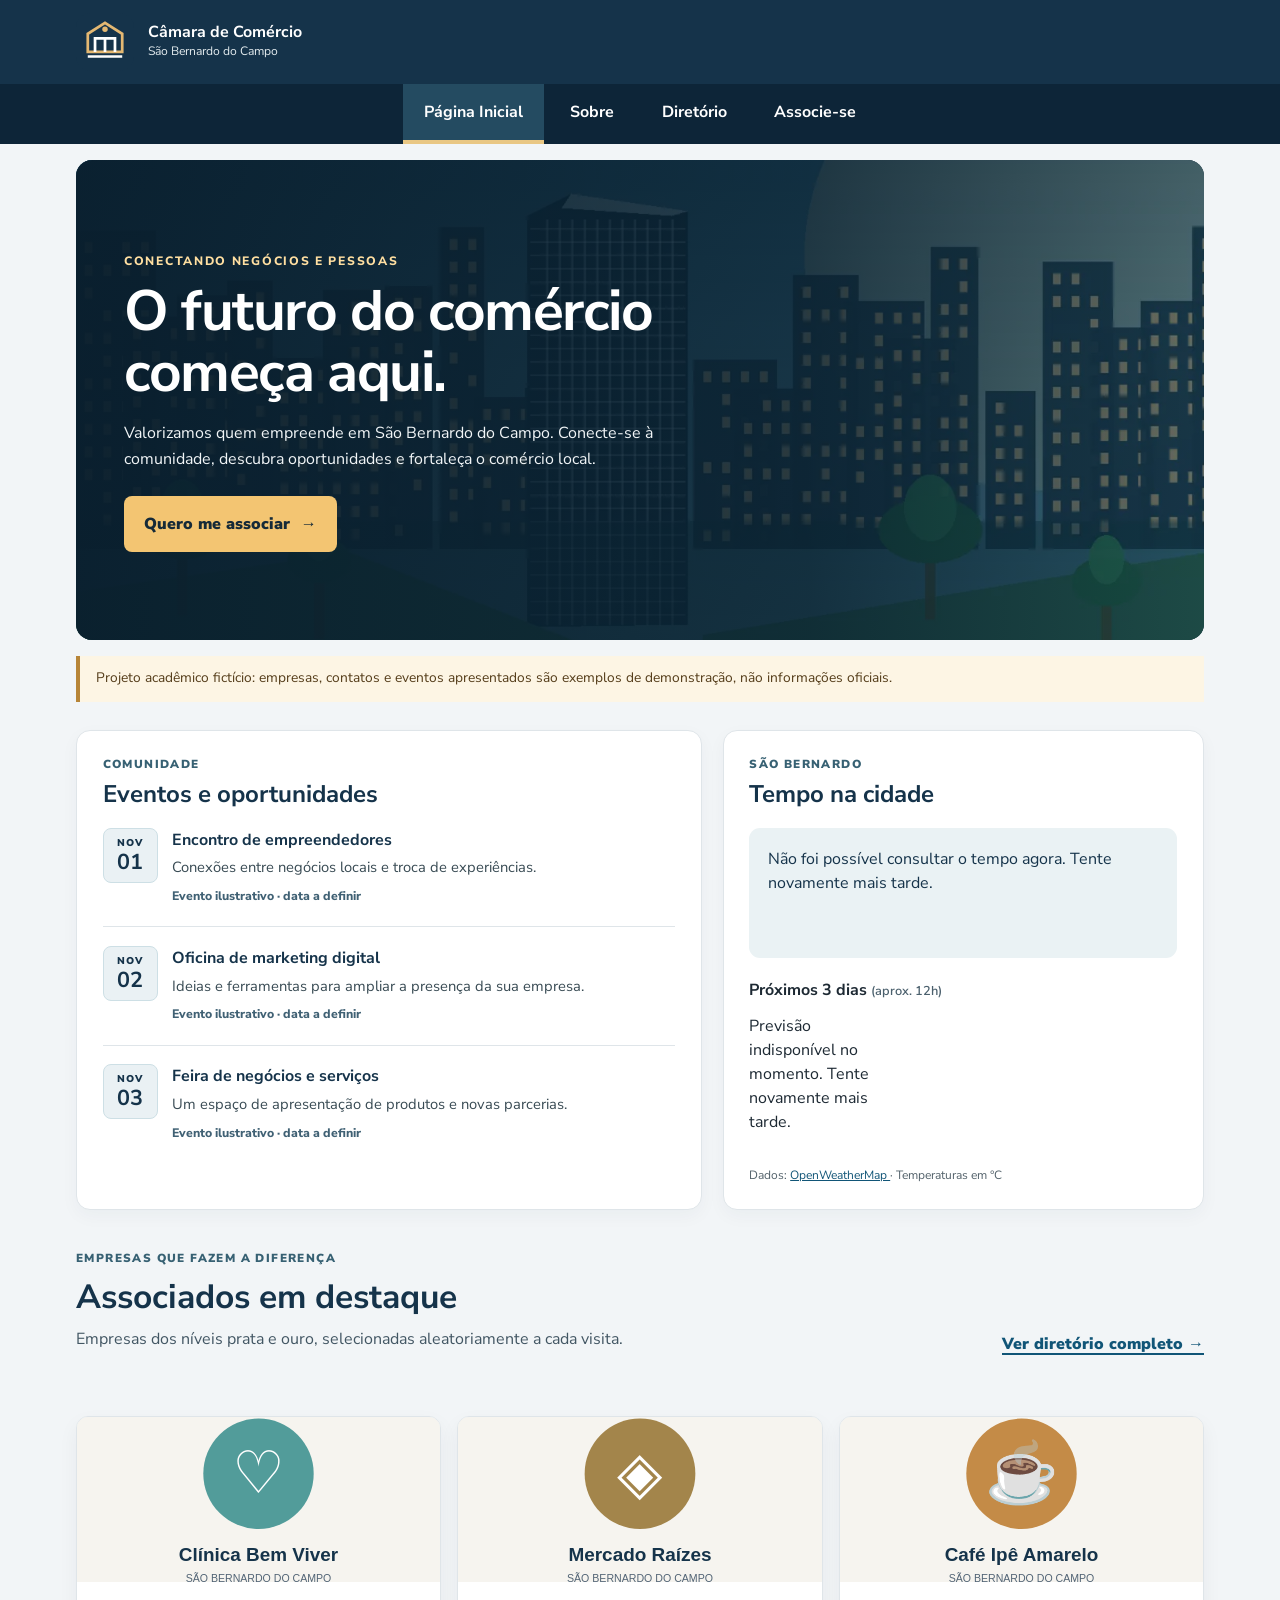
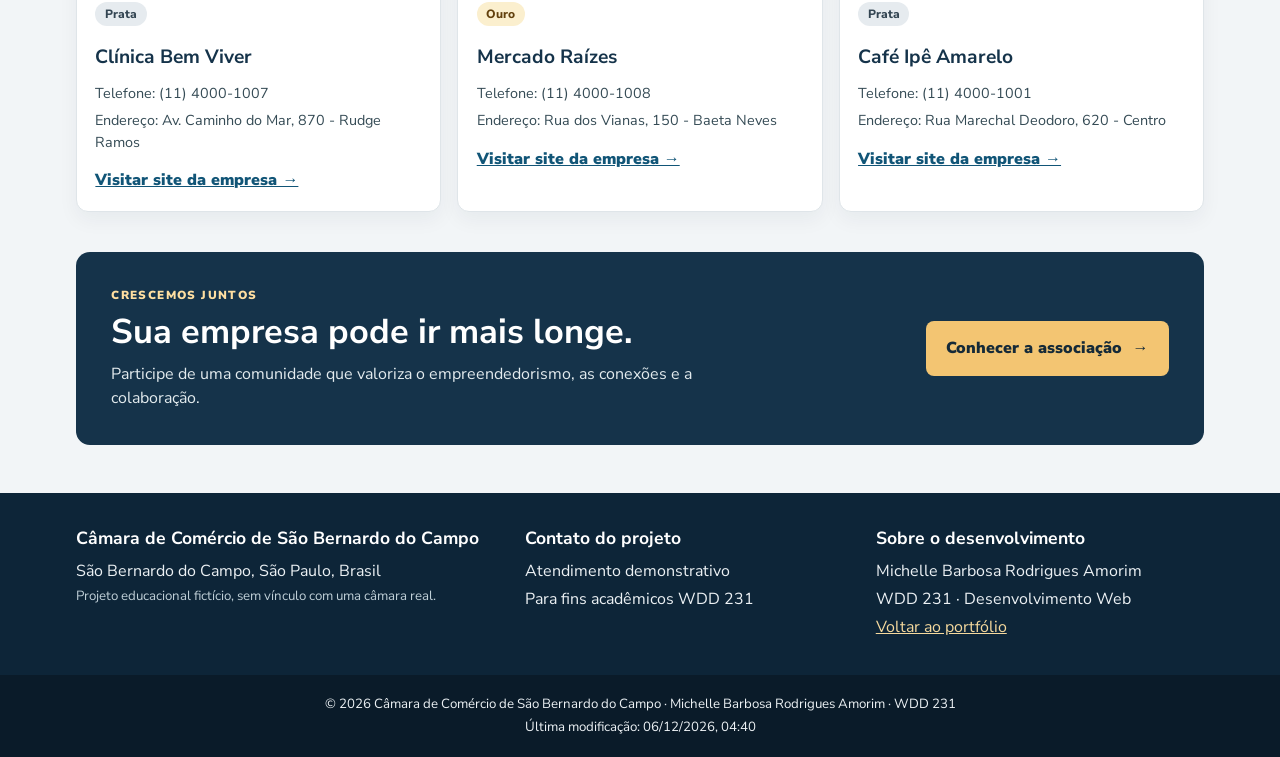
==== commit 25bf0f8c: "S05 - Inclui chave da OpenWeatherMap no script de clima" ====
--- a/camara/index.html
+++ b/camara/index.html
@@ -55,7 +55,6 @@
 
   <script src="scripts/navegacao.js" defer></script>
   <script src="scripts/datas.js" defer></script>
-  <script src="scripts/clima-config.local.js" defer></script>
   <script src="scripts/clima.js" defer></script>
   <script src="scripts/destaques.js" defer></script>
 
